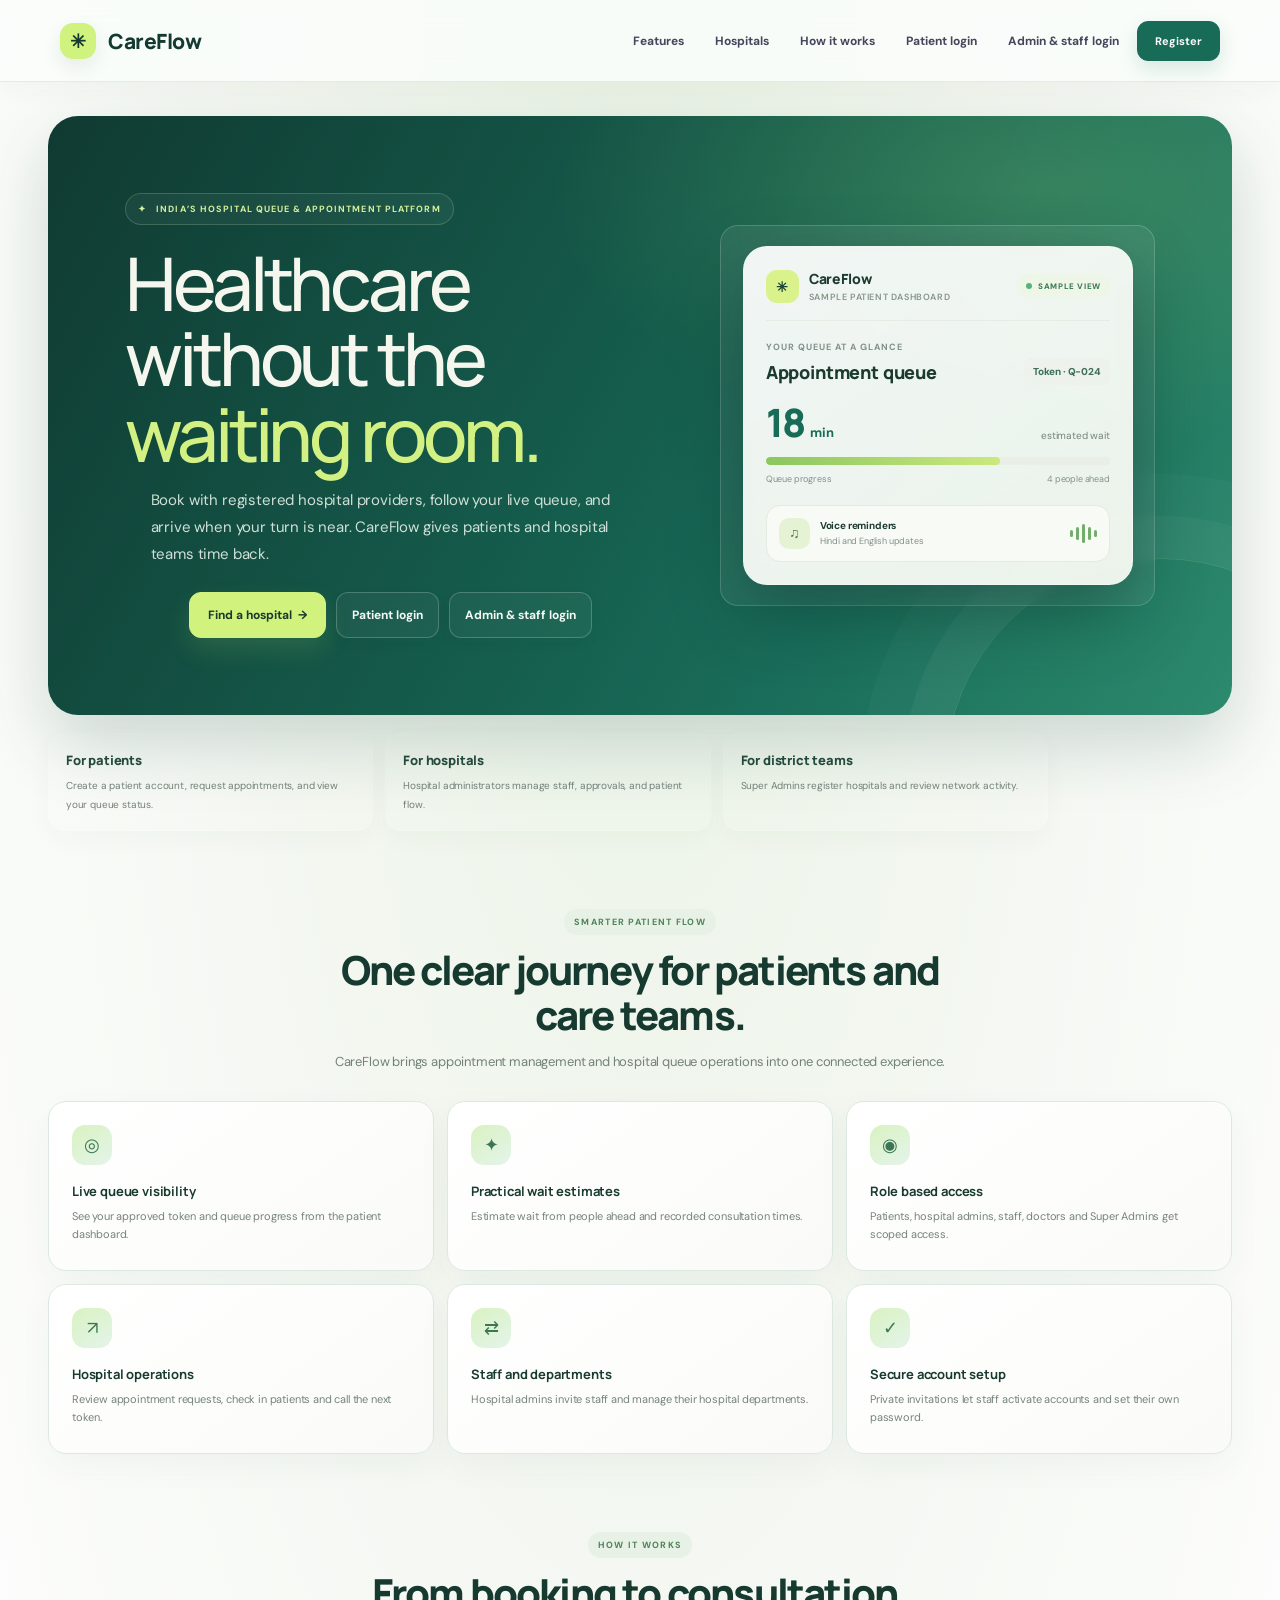
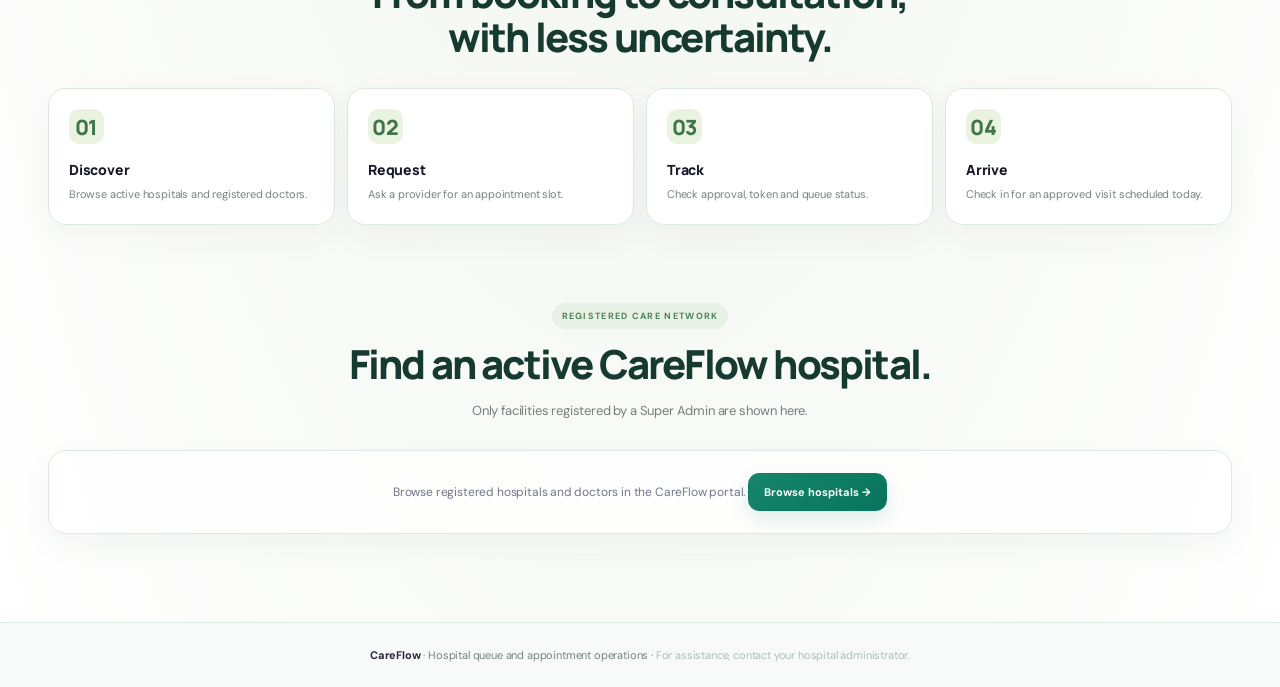
==== careflow/index.html @ ad484c61 "Host CareFlow static homepage with backend readiness handoff" ====
<!doctype html>
<html lang="en">
<head>
<meta charset="utf-8"><meta name="viewport" content="width=device-width,initial-scale=1"><meta name="theme-color" content="#f4f7f6">
<title>CareFlow — Hospital Queue & Appointment Operations</title>
<style>
@import url('https://fonts.googleapis.com/css2?family=DM+Sans:wght@400;500;600;700&family=Manrope:wght@400;500;600;700;800&display=swap');
:root{--ink:#1c302c;--muted:#74827e;--line:#e4ebe8;--bg:#f4f7f6;--green:#197b67;--green2:#e8f4ef;--nav:#163d36;--white:#fff;--amber:#a86d16;--red:#b9564c;--shadow:0 10px 30px #15382d0a}*{box-sizing:border-box}body{margin:0;background:var(--bg);color:var(--ink);font:14px 'DM Sans',sans-serif}button,input,select{font:inherit}button{cursor:pointer}.app{min-height:100vh;display:grid;grid-template-columns:238px 1fr}aside{background:var(--nav);color:white;padding:22px 14px;display:flex;flex-direction:column;min-height:100vh}.brand{display:flex;align-items:center;gap:10px;padding:0 8px 26px;font:800 17px Manrope;letter-spacing:-.5px}.brand-icon{width:36px;height:36px;border-radius:12px;display:grid;place-items:center;background:#bce5d6;color:#145949;font-size:19px}.brand small{display:block;font:600 9px 'DM Sans';color:#a3beb5;letter-spacing:1px;margin-top:4px}.nav-label{font-size:9px;color:#8eaea3;font-weight:700;letter-spacing:1.2px;padding:9px 11px}.nav{display:grid;gap:4px}.nav button{border:0;border-radius:9px;padding:10px 11px;background:transparent;color:#c3d4ce;text-align:left;display:flex;align-items:center;gap:11px;font-size:12px}.nav button:hover,.nav button.active{background:#ffffff1b;color:white}.nav button .ico{width:18px;text-align:center;font-size:15px}.side-spacer{flex:1}.side-card{background:#ffffff12;border:1px solid #ffffff17;border-radius:11px;padding:13px;margin:13px 5px}.side-card small{font-size:10px;color:#a9c8bc}.side-card b{display:block;margin:6px 0;font:700 13px Manrope}.side-card span{color:#a8d7c6;font-size:10px}.profile{border-top:1px solid #ffffff22;padding:14px 7px 0;display:flex;align-items:center;gap:9px}.avatar{width:32px;height:32px;border-radius:50%;display:grid;place-items:center;background:#e5f0eb;color:#275f51;font-weight:700;font-size:10px;flex-shrink:0}.profile b{font-size:11px}.profile small{display:block;font-size:10px;color:#aec4bc;margin-top:3px}.role-pill{font-size:8px!important;color:#d5efe5!important;border:1px solid #ffffff2b;border-radius:20px;padding:3px 7px;margin-top:5px!important;width:max-content}main{padding:25px clamp(16px,3vw,42px) 40px;min-width:0}.topbar{display:flex;align-items:center;justify-content:space-between;margin-bottom:24px;gap:10px}.crumb{font-size:11px;color:var(--muted)}.crumb b{color:var(--ink)}.top-right{display:flex;align-items:center;gap:8px}.demo-tag{background:#fff3d9;color:#9a671a;border-radius:20px;padding:6px 9px;font-size:9px;font-weight:700;letter-spacing:.4px}.role-select,.date{border:1px solid var(--line);border-radius:8px;padding:8px 10px;background:white;color:#435650;font-size:11px}.role-select{font-weight:700}.page-head{display:flex;align-items:flex-end;justify-content:space-between;gap:12px;margin-bottom:20px}.eyebrow{font-size:9px;letter-spacing:1.3px;color:var(--green);font-weight:700}.page-head h1{font:800 clamp(22px,2.8vw,28px) Manrope;letter-spacing:-.9px;margin:7px 0 5px}.sub{font-size:12px;color:var(--muted)}.primary,.secondary,.danger{border-radius:8px;padding:10px 13px;font-size:11px;font-weight:700}.primary{background:var(--green);border:1px solid var(--green);color:white;box-shadow:0 4px 12px #197b671c}.primary:hover{background:#116a58}.secondary{background:white;border:1px solid var(--line);color:#476059}.danger{background:#fff1ef;border:1px solid #f1d9d4;color:var(--red)}.grid4{display:grid;grid-template-columns:repeat(4,minmax(0,1fr));gap:12px;margin-bottom:15px}.card,.panel{border:1px solid var(--line);background:white;border-radius:12px;box-shadow:var(--shadow)}.card{padding:15px}.card-top{display:flex;justify-content:space-between;align-items:center;color:var(--muted);font-size:10px}.card-icon{width:28px;height:28px;border-radius:8px;background:#eef5f2;display:grid;place-items:center;color:var(--green);font-size:14px}.card strong{font:800 24px Manrope;display:block;margin:7px 0 3px;letter-spacing:-.7px}.card-note{font-size:10px;color:var(--muted)}.card-note em{font-style:normal;color:var(--green);font-weight:700}.cols{display:grid;grid-template-columns:minmax(0,1.5fr) minmax(240px,.9fr);gap:14px;margin-bottom:15px}.panel{padding:16px}.panel-head{display:flex;justify-content:space-between;align-items:center;gap:10px;margin-bottom:14px}.panel-head h2{font:700 14px Manrope;margin:0}.panel-head p{font-size:10px;color:var(--muted);margin:4px 0 0}.mini-link{border:0;background:none;color:var(--green);font-size:10px;font-weight:700}.list{display:grid;gap:11px}.bar-row{display:grid;grid-template-columns:90px 1fr 25px;align-items:center;gap:8px;font-size:10px}.bar-row span{color:#5b6e67}.bar{height:7px;border-radius:8px;background:#edf2f0;overflow:hidden}.bar i{display:block;height:100%;border-radius:8px;background:#49a18a}.bar-row b{text-align:right}.highlight{border-radius:12px;padding:16px 18px;background:linear-gradient(115deg,#163e37,#267363);color:white;display:flex;justify-content:space-between;align-items:center;gap:14px;margin-bottom:15px}.highlight h3{font:700 13px Manrope;margin:0}.highlight p{font-size:10px;color:#c2ddd4;margin:5px 0 0}.light-status{display:flex;align-items:center;gap:9px;border-left:1px solid #ffffff33;padding-left:16px;min-width:168px}.orb{width:9px;height:9px;border-radius:50%;background:#8fe1b2;box-shadow:0 0 0 4px #8fe1b226}.light-status b{font-size:11px}.light-status small{display:block;color:#c1d9d1;font-size:9px;margin-top:3px}.panel.table-panel{padding:0;overflow:hidden}.table-head{padding:15px 16px;display:flex;justify-content:space-between;align-items:center;gap:10px}.table-head h2{font:700 14px Manrope;margin:0}.table-head p{font-size:10px;color:var(--muted);margin:4px 0 0}.filters{display:flex;gap:7px}.search,.filter{padding:8px 9px;border:1px solid var(--line);border-radius:7px;background:white;font-size:10px;color:#455c55;outline:0}.search{width:160px}.filter:focus,.search:focus,input:focus,select:focus{border-color:#62a995;box-shadow:0 0 0 3px #197b6711;outline:none}.table-wrap{overflow:auto}table{width:100%;border-collapse:collapse;white-space:nowrap}th{text-align:left;color:#87938f;background:#fafcfb;padding:10px 13px;font-size:9px;letter-spacing:.4px;border-top:1px solid #edf1ef;border-bottom:1px solid #edf1ef}td{padding:10px 13px;font-size:10px;color:#52645e;border-bottom:1px solid #f0f3f2}tbody tr:last-child td{border-bottom:0}.person{display:flex;align-items:center;gap:8px}.person .avatar{width:27px;height:27px}.person b{display:block;color:#293f38;font-size:10px}.person small{display:block;color:#8d9995;font-size:9px;margin-top:2px}.token{font-weight:700;color:var(--green)}.badge{display:inline-flex;align-items:center;gap:4px;padding:4px 7px;border-radius:20px;font-size:9px;font-weight:700}.badge:before{content:'';width:5px;height:5px;border-radius:50%;background:currentColor}.b-wait{background:#fff4df;color:#a46a17}.b-serving,.b-approved,.b-complete{background:#e8f5f0;color:#18705d}.b-pending{background:#fff4df;color:#a46a17}.b-rejected,.b-cancelled{background:#fff0ee;color:#b75348}.b-requested{background:#edf5e9;color:#477a53}.action{border:0;background:none;color:var(--green);font-size:10px;font-weight:700;padding:4px}.action.red{color:var(--red)}.footnote{padding:10px 15px;border-top:1px solid #eff2f1;color:#899691;font-size:9px}.view{display:none}.view.active{display:block}.dept-grid,.facility-grid{display:grid;grid-template-columns:repeat(3,1fr);gap:12px}.dept-card,.facility-card{padding:15px;border-radius:11px;border:1px solid var(--line);background:#fff}.dept-card h3,.facility-card h3{font:700 13px Manrope;margin:0 0 5px}.dept-card p,.facility-card p{font-size:10px;color:var(--muted);margin:0 0 12px}.dept-card .capacity{margin:9px 0 12px}.facility-card .facility-meta{display:flex;justify-content:space-between;border-top:1px solid var(--line);padding-top:10px;font-size:10px;color:#5b6d66}.patient-hero{border-radius:13px;padding:20px;background:linear-gradient(120deg,#17493e,#237762);color:white;display:flex;justify-content:space-between;gap:18px;align-items:center;margin-bottom:14px}.patient-hero h2{font:800 18px Manrope;margin:6px 0}.patient-hero p{font-size:11px;color:#cce1da;margin:0}.patient-hero .token-big{font:800 27px Manrope;text-align:right}.patient-hero small{display:block;color:#bdd7ce;font:500 9px 'DM Sans';text-align:right;margin-bottom:4px}.steps{display:grid;grid-template-columns:repeat(4,1fr);gap:8px;margin-top:15px}.step{border-top:2px solid #ffffff50;padding-top:7px;font-size:9px;color:#c8ddd5}.step.now{border-color:#a7ebc7;color:white}.appointment-cards{display:grid;gap:10px}.appt-card{border:1px solid var(--line);border-radius:10px;padding:13px;display:flex;justify-content:space-between;align-items:center;gap:12px}.appt-card h3{font:700 12px Manrope;margin:0 0 4px}.appt-card p{margin:0;color:var(--muted);font-size:10px}.appt-side{text-align:right}.appt-side small{display:block;color:var(--muted);font-size:9px;margin-bottom:6px}.staff-list{display:grid;gap:9px}.staff-row{display:flex;align-items:center;justify-content:space-between;padding:10px;border:1px solid var(--line);border-radius:9px}.staff-who{display:flex;align-items:center;gap:9px}.staff-who b{font-size:10px;display:block}.staff-who small{display:block;color:var(--muted);font-size:9px;margin-top:3px}.read-only{color:#477a53;font-size:9px;font-weight:700}.notice{padding:12px;border-radius:9px;background:#edf5f1;color:#49625a;font-size:10px;margin:8px 0 14px}.empty{padding:30px;text-align:center;color:var(--muted);font-size:11px}.modal-backdrop{position:fixed;inset:0;background:#10262078;display:none;place-items:center;padding:15px;z-index:5}.modal-backdrop.open{display:grid}.modal{width:min(100%,500px);max-height:92vh;overflow:auto;background:white;border-radius:15px;padding:21px;box-shadow:0 22px 70px #071a1570}.modal-head{display:flex;justify-content:space-between;gap:10px;margin-bottom:16px}.modal-head h2{font:800 18px Manrope;margin:0}.modal-head p{font-size:10px;color:var(--muted);margin:5px 0}.close{border:0;background:#eff4f1;border-radius:8px;width:30px;height:30px;color:#53645d;font-size:18px}.form-grid{display:grid;grid-template-columns:1fr 1fr;gap:12px}.field{display:grid;gap:5px}.field.full{grid-column:1/-1}.field label{font-size:10px;font-weight:700;color:#50645c}.field input,.field select,.field textarea{width:100%;border:1px solid var(--line);border-radius:8px;padding:10px;font-size:11px;background:white}.field textarea{resize:vertical;min-height:70px}.modal-actions{display:flex;justify-content:flex-end;gap:8px;margin-top:16px}.toast{position:fixed;bottom:20px;right:20px;background:#173f37;color:white;padding:11px 15px;border-radius:9px;font-size:11px;opacity:0;transform:translateY(8px);transition:.2s;z-index:8;pointer-events:none}.toast.show{opacity:1;transform:none}
@media(max-width:1000px){.app{grid-template-columns:205px 1fr}.grid4{grid-template-columns:repeat(2,1fr)}.dept-grid,.facility-grid{grid-template-columns:repeat(2,1fr)}}@media(max-width:700px){.app{display:block}aside{min-height:auto;position:sticky;top:0;z-index:3;padding:10px}.brand{padding:0 4px 9px}.nav-label,.side-spacer,.side-card,.profile{display:none}.nav{display:flex;overflow:auto}.nav button{padding:8px 10px;white-space:nowrap}main{padding:16px 12px 30px}.topbar{margin-bottom:18px}.date{display:none}.page-head{align-items:flex-start;flex-direction:column}.grid4{gap:8px}.card{padding:11px}.card strong{font-size:21px}.cols{grid-template-columns:1fr}.highlight{align-items:flex-start;flex-direction:column}.light-status{border:0;border-top:1px solid #ffffff33;padding:10px 0 0;width:100%}.table-head{align-items:flex-start;flex-direction:column}.filters{width:100%}.search{flex:1;width:60px}.filter{max-width:140px}.dept-grid,.facility-grid{grid-template-columns:1fr}.patient-hero{align-items:flex-start;flex-direction:column}.patient-hero .token-big{text-align:left}.patient-hero small{text-align:left}.steps{grid-template-columns:repeat(2,1fr)}.form-grid{grid-template-columns:1fr}.field.full{grid-column:auto}.appt-card{align-items:flex-start;flex-direction:column}.appt-side{text-align:left}}
.public-screen{min-height:100vh}.public-header{height:76px;max-width:1160px;margin:auto;padding:0 24px;display:flex;align-items:center;justify-content:space-between}.public-brand{display:flex;align-items:center;gap:10px;font:800 19px Manrope;color:#183a33;letter-spacing:-.5px}.public-brand .brand-icon{font-size:19px}.public-actions{display:flex;gap:9px;align-items:center}.public-link{border:0;background:none;color:#415650;font-weight:700;font-size:12px;padding:10px 13px}.public-wrap{max-width:1160px;margin:auto;padding:40px 24px 65px}.public-hero{min-height:400px;border-radius:25px;background:linear-gradient(120deg,#153d36 0%,#1c6d5c 72%,#49a284 130%);padding:clamp(30px,6vw,70px);color:#fff;display:grid;grid-template-columns:1.25fr .75fr;align-items:center;gap:30px;overflow:hidden;position:relative}.public-hero:after{content:'';position:absolute;width:360px;height:360px;border:1px solid #ffffff23;border-radius:50%;right:-70px;bottom:-205px;box-shadow:0 0 0 42px #ffffff0b,0 0 0 84px #ffffff08}.public-hero h1{font:800 clamp(36px,5.5vw,60px)/1.05 Manrope;letter-spacing:-2.4px;margin:13px 0}.public-hero p{max-width:510px;color:#d1e4dc;font-size:14px;line-height:1.7}.public-hero .eyebrow{color:#b8e4d3}.hero-buttons{display:flex;gap:10px;margin-top:25px;flex-wrap:wrap}.hero-buttons .primary{background:#d4f0e3;border-color:#d4f0e3;color:#174e41;padding:13px 18px}.hero-login{padding:13px 18px;border:1px solid #ffffff70;color:white;background:#ffffff12;border-radius:9px;font-weight:700;font-size:11px}.hero-side{position:relative;z-index:1;background:#ffffff12;border:1px solid #ffffff2e;border-radius:18px;padding:20px;backdrop-filter:blur(4px)}.hero-side h3{font:700 13px Manrope;margin:0 0 14px}.journey-step{display:flex;gap:10px;align-items:center;padding:11px 0;border-top:1px solid #ffffff20;color:#e4f1ec;font-size:11px}.journey-step b{width:25px;height:25px;display:grid;place-items:center;border-radius:8px;background:#ffffff1c}.public-foot{display:grid;grid-template-columns:repeat(3,1fr);gap:14px;margin-top:17px}.public-feature{padding:18px;border:1px solid var(--line);border-radius:13px;background:white}.public-feature b{font:700 12px Manrope;display:block;margin-bottom:6px}.public-feature span{font-size:10px;color:var(--muted);line-height:1.55}.public-auth{max-width:490px;margin:45px auto;padding:26px;border:1px solid var(--line);border-radius:16px;background:white;box-shadow:var(--shadow)}.public-auth h1{font:800 26px Manrope;margin:7px 0}.public-auth>p{font-size:11px;color:var(--muted);line-height:1.6;margin:0 0 18px}.auth-form{display:grid;gap:12px}.public-auth .field input,.public-auth .field select{padding:12px;font-size:12px}.auth-message{font-size:10px;color:var(--muted);background:#f2f6f4;padding:10px;border-radius:8px;line-height:1.5}.auth-back{border:0;background:transparent;color:var(--green);font-weight:700;padding:8px 0;font-size:10px}.demo-access{border-top:1px solid var(--line);padding-top:14px;margin-top:16px}.demo-access small{display:block;color:var(--muted);font-size:9px;margin-bottom:9px}.demo-buttons{display:flex;gap:7px;flex-wrap:wrap}.demo-buttons button{border:1px solid var(--line);background:white;border-radius:7px;padding:8px;font-size:9px;color:#496057}
@media(max-width:700px){.public-header{height:64px;padding:0 14px}.public-wrap{padding:20px 13px 40px}.public-hero{grid-template-columns:1fr;padding:28px 22px;border-radius:18px;gap:16px}.public-hero h1{letter-spacing:-1.5px}.hero-side{padding:15px}.public-foot{grid-template-columns:1fr}.public-auth{margin:25px 13px;padding:20px}}
.public-screen{background:radial-gradient(ellipse at 50% 250px,#eaf3e5 0%,#f5f8f3 50%,#fff 100%);color:#17192a}.public-header{max-width:1280px;height:82px;gap:14px}.public-brand{color:#191a2d;font-size:21px}.public-brand .brand-icon{background:#176b57;color:#fff;border-radius:13px;box-shadow:0 8px 20px #176b5735}.public-actions{gap:6px}.public-link{color:#45465b}.public-link:hover{color:#145640}.public-actions .primary,.hero-buttons .primary{background:#176b57;border-color:#176b57;color:#fff;box-shadow:0 8px 20px #176b5732}.public-actions .primary:hover,.hero-buttons .primary:hover{background:#105541}.public-wrap{max-width:1280px;padding:54px 24px 76px}.public-hero{min-height:420px;border-radius:0;background:transparent;color:#191a2d;padding:32px clamp(18px,6vw,76px);display:flex;flex-direction:column;justify-content:center;text-align:center;overflow:visible}.public-hero:after{width:440px;height:440px;border-color:#176b5718;right:calc(50% - 220px);bottom:-265px;box-shadow:0 0 0 48px #176b5708,0 0 0 96px #176b5705;pointer-events:none}.public-hero>div:first-child{position:relative;z-index:1}.public-hero .eyebrow{display:inline-flex;align-self:center;color:#176b57;background:#edf5e9;border:1px solid #d4e5d0;border-radius:24px;padding:8px 13px;font-size:10px;letter-spacing:.6px}.public-hero h1{font:500 clamp(43px,7vw,76px)/1.03 Manrope;letter-spacing:-4.5px;margin:25px auto 16px;max-width:820px}.public-hero h1 br{display:block}.public-hero h1 em{font-style:normal;color:#176b57}.public-hero p{max-width:650px;color:#707387;font-size:16px;line-height:1.75;margin:0 auto}.hero-buttons{justify-content:center;margin-top:28px}.hero-buttons .primary,.hero-login{padding:14px 21px;border-radius:11px;font-size:12px}.hero-login{background:#fff;border:1px solid #dce6dc;color:#183a30;box-shadow:0 4px 14px #183b2b0a}.hero-login:hover{border-color:#a9c8aa;color:#176b57}.hero-side{display:none}.public-foot{max-width:1000px;margin:46px auto 0;grid-template-columns:repeat(3,1fr);gap:12px}.public-feature{padding:19px;border-color:#e3eae2;border-radius:14px;box-shadow:0 8px 26px #183b2b08}.public-feature b{color:#282940;font-size:13px}.public-feature span{font-size:11px}.public-auth{border:1px solid #e9e8f2;border-radius:18px;box-shadow:0 24px 80px #25234f12}.public-auth .primary{background:#176b57;border-color:#176b57}.auth-back{color:#145640}.landing-section{padding:66px 0 0}.landing-heading{text-align:center;max-width:670px;margin:0 auto 26px}.landing-heading .eyebrow{display:inline-block}.landing-heading h2{font:700 clamp(25px,4vw,38px)/1.15 Manrope;letter-spacing:-1.2px;margin:10px 0;color:#1d1e31}.landing-heading p{color:#737589;line-height:1.7;font-size:13px}.feature-grid{display:grid;grid-template-columns:repeat(3,1fr);gap:14px}.feature-card{padding:20px;border:1px solid #e3eae2;background:#fff;border-radius:15px;min-height:152px;box-shadow:0 9px 28px #183b2b07}.feature-icon{width:36px;height:36px;border-radius:11px;background:#eaf3e5;color:#176b57;display:grid;place-items:center;font-size:18px;margin-bottom:15px}.feature-card h3{font:700 13px Manrope;margin:0 0 7px;color:#183a30}.feature-card p{font-size:11px;color:#74778b;line-height:1.65;margin:0}.how-grid{display:grid;grid-template-columns:repeat(4,1fr);gap:12px}.how-card{padding:19px;border-top:2px solid #d4e5d0;background:#fff;border-radius:0 0 12px 12px}.how-card b{color:#176b57;font:800 21px Manrope}.how-card h3{font:700 13px Manrope;margin:12px 0 6px}.how-card p{font-size:11px;color:#74778b;line-height:1.6;margin:0}.hospital-strip{background:#fff;border:1px solid #e3eae2;border-radius:15px;padding:18px;color:#727589;font-size:12px;text-align:center}.public-footer{border-top:1px solid #ebebf2;background:#fff;padding:24px;text-align:center;color:#76788a;font-size:11px}.public-footer b{color:#27283a}
@media(max-width:700px){.public-header{height:auto;min-height:66px;flex-wrap:wrap;padding:10px 13px}.public-brand{font-size:18px}.public-actions{gap:0;flex-wrap:wrap;justify-content:flex-end}.public-actions .public-link{padding:8px;font-size:10px}.public-actions .primary{font-size:10px;padding:9px}.public-wrap{padding:20px 14px 50px}.public-hero{min-height:410px;padding:28px 6px}.public-hero h1{font-size:clamp(42px,12vw,58px);letter-spacing:-2.8px;margin-top:20px}.public-hero p{font-size:13px}.hero-buttons{gap:8px}.hero-buttons .primary,.hero-login{padding:12px 13px}.public-foot{grid-template-columns:1fr;margin-top:24px}.landing-section{padding-top:48px}.feature-grid{grid-template-columns:1fr}.how-grid{grid-template-columns:repeat(2,1fr)}}
.voice-panel{position:relative;overflow:hidden;border:1px solid #dce9e3;background:radial-gradient(circle at 92% 5%,#e3f5ec 0,transparent 30%),linear-gradient(135deg,#fbfdfc,#eef7f2);border-radius:16px;padding:18px 20px;margin:0 0 15px;box-shadow:0 8px 24px #15382d08}.voice-panel:after{content:"";position:absolute;width:180px;height:180px;border:1px solid #197b6710;border-radius:50%;right:-78px;bottom:-128px;box-shadow:0 0 0 18px #197b6705,0 0 0 38px #197b6704;pointer-events:none}.voice-head{display:flex;justify-content:space-between;align-items:center;gap:10px;margin-bottom:15px}.voice-brand{display:flex;align-items:center;gap:9px}.voice-icon{width:37px;height:37px;flex:none;border-radius:12px;background:#dff1e8;color:#197b67;display:grid;place-items:center;font-size:18px}.voice-copy b{display:block;font:700 13px Manrope;color:#23463b}.voice-copy small{display:block;color:#71827b;font-size:9px;line-height:1.45;margin-top:2px}.voice-live{display:inline-flex;align-items:center;gap:6px;padding:6px 9px;border:1px solid #d6e9df;border-radius:20px;background:#f6fbf8;color:#35725b;font-size:9px;font-weight:700;white-space:nowrap}.voice-live i{width:6px;height:6px;border-radius:50%;background:#36a273;box-shadow:0 0 0 3px #36a2731c}.voice-main{display:flex;align-items:center;justify-content:space-between;gap:18px;padding:14px 15px;border:1px solid #e5eee9;background:#ffffffb8;border-radius:13px}.voice-greeting{min-width:0}.voice-greeting small{display:block;color:#788a81;font-size:9px;letter-spacing:.6px;text-transform:uppercase}.voice-greeting b{display:block;margin-top:4px;color:#1f4337;font:700 14px Manrope}.voice-greeting p{margin:5px 0 0;color:#6c7d75;font-size:10px;line-height:1.55}.voice-eta{text-align:right;white-space:nowrap}.voice-eta strong{display:block;color:#197b67;font:800 26px Manrope;letter-spacing:-1px}.voice-eta small{display:block;color:#76867f;font-size:9px}.voice-controls{position:relative;z-index:1;display:flex;align-items:center;justify-content:space-between;gap:10px;flex-wrap:wrap;margin-top:13px}.voice-controls-left,.voice-controls-right{display:flex;align-items:center;gap:8px;flex-wrap:wrap}.voice-controls .secondary,.voice-controls .primary{white-space:nowrap}.voice-threshold{border:1px solid #d6e3dc;border-radius:9px;background:white;color:#435c51;padding:10px 11px;font-size:10px}.voice-optin{display:flex;align-items:center;gap:7px;font-size:10px;color:#405b50;white-space:nowrap}.voice-optin input{accent-color:#197b67}.voice-note{font-size:9px;color:#74827e;margin:11px 0 0}.voice-status{display:inline-flex;align-items:center;gap:5px;color:#55816d;font-size:9px}.voice-status span{font-size:14px}@media(max-width:760px){.voice-panel{padding:15px}.voice-main{align-items:flex-start}.voice-eta strong{font-size:23px}.voice-controls{align-items:flex-start}.voice-controls-left,.voice-controls-right{width:100%}.voice-controls-right .primary{flex:1}.voice-live{font-size:8px}}@media(max-width:420px){.voice-main{flex-direction:column}.voice-eta{text-align:left;display:flex;align-items:baseline;gap:6px}.voice-eta strong{font-size:22px}}
</style>
<style>
.voice-optins{display:flex;align-items:center;gap:14px;flex-wrap:wrap;margin-top:12px}.voice-setting-grid{display:grid;grid-template-columns:repeat(auto-fit,minmax(145px,1fr));gap:9px;margin-top:10px}.voice-setting-grid label{display:grid;gap:5px;color:#405b50;font-size:10px;font-weight:600}.voice-setting-grid select{width:100%;border:1px solid #d6e3dc;border-radius:9px;background:white;color:#435c51;padding:9px 10px;font-size:10px}.voice-actions{display:flex;align-items:center;gap:8px;flex-wrap:wrap;margin-top:11px}.voice-actions button{white-space:nowrap}.ai-voice-consent{display:grid;gap:5px;margin-top:10px;padding:10px 12px;border:1px solid #d6e3dc;border-radius:10px;background:#fff}.ai-voice-consent p{margin:0 0 0 23px;color:#71827b;font-size:10px;line-height:1.5}.ai-voice-consent .voice-optin{display:flex;align-items:center;gap:8px;color:#23463b;font-size:11px;font-weight:700}.voice-controls .voice-status{min-height:18px}.voice-optin input{width:15px;height:15px}
@media(max-width:760px){.voice-setting-grid{grid-template-columns:repeat(2,minmax(0,1fr))}.voice-actions button{flex:1 1 42%}}
</style>
<style>
:root{--bg:#f4f6f2;--ink:#18342d;--muted:#73847d;--line:#e3eae4;--green:#176b57;--green2:#e9f2eb;--nav:#123b31}
body{background:radial-gradient(ellipse at 15% 8%,#e7f0e6 0,transparent 34%),#f4f6f2;color:#18342d}
.public-header{width:min(100%,1320px);height:82px;padding:0 clamp(18px,4vw,48px)}.public-brand{font-size:21px;gap:12px}.public-brand .brand-icon{background:#d0f27f;color:#15392e;border-radius:13px;box-shadow:0 8px 20px #183b2d16}.public-actions{gap:5px}.public-link{border-radius:10px;transition:background .2s,color .2s}.public-link:hover{background:#e7eee7;color:#153e32}.public-actions .primary{background:#173f33;border-color:#173f33;border-radius:11px;padding:12px 17px;box-shadow:0 8px 18px #173f3320}.public-actions .primary:hover{background:#245947}
.public-wrap{max-width:1320px;padding:12px clamp(18px,4vw,48px) 88px}.public-hero{min-height:520px;grid-template-columns:minmax(0,1.08fr) minmax(320px,.92fr);gap:clamp(24px,5vw,68px);padding:clamp(34px,6vw,78px);border-radius:32px;background:radial-gradient(circle at 88% 22%,#d0f27f30 0,transparent 25%),linear-gradient(128deg,#102f29 0%,#164c3d 68%,#206a52 100%);box-shadow:0 28px 70px #123b3121}.public-hero:after{width:430px;height:430px;right:-145px;bottom:-275px;border-color:#d8f6ad25;box-shadow:0 0 0 42px #ffffff09,0 0 0 84px #ffffff06}.public-hero .eyebrow{display:inline-flex;align-items:center;gap:7px;padding:9px 12px;border:1px solid #d7f1bf30;border-radius:99px;background:#ffffff0b;color:#d4f19b;font-size:9px;letter-spacing:1.1px}.public-hero h1{font-size:clamp(43px,5.8vw,74px);line-height:1.02;letter-spacing:-3.7px;margin:20px 0 16px}.public-hero h1 em{color:#d3f082;font-style:normal}.public-hero p{max-width:525px;color:#d0e0d8;font-size:15px;line-height:1.75}.hero-buttons{gap:10px;margin-top:24px}.hero-buttons .primary{background:#d2f27e;border-color:#d2f27e;color:#183a2d;border-radius:12px;padding:14px 18px;box-shadow:none}.hero-buttons .primary:hover{background:#e0f99f}.hero-login{border:1px solid #ffffff35;border-radius:12px;background:#ffffff0a;color:#f4fbf5;padding:13px 15px;transition:background .2s}.hero-login:hover{background:#ffffff18}
.hero-side{position:relative;z-index:1;min-height:350px;display:grid;place-items:center}.queue-preview{width:min(100%,390px);padding:22px;border:1px solid #ffffff33;border-radius:24px;background:linear-gradient(145deg,#ffffffed,#f5f9f1f2);box-shadow:0 28px 65px #071e174f;transform:rotate(1.4deg);color:#1b3b30}.preview-top{display:flex;align-items:center;justify-content:space-between;gap:12px;border-bottom:1px solid #e5ece4;padding-bottom:17px}.preview-brand{display:flex;align-items:center;gap:10px;font:800 14px Manrope}.preview-mark{width:33px;height:33px;display:grid;place-items:center;border-radius:11px;background:#daf28c;color:#1c4635}.preview-brand small{display:block;margin-top:3px;color:#87958a;font:600 9px 'DM Sans';letter-spacing:.6px}.preview-label{display:inline-flex;align-items:center;gap:6px;border-radius:99px;background:#edf6e7;color:#3a7a54;padding:7px 9px;font-size:8px;font-weight:800;letter-spacing:.6px}.preview-label i{width:6px;height:6px;border-radius:50%;background:#55b47a}.preview-kicker{margin:20px 0 5px;color:#829189;font-size:9px;font-weight:700;letter-spacing:1px}.preview-patient{display:flex;align-items:center;justify-content:space-between;gap:12px}.preview-patient b{font:800 18px Manrope}.preview-patient span{border-radius:8px;background:#edf3ec;padding:7px 9px;color:#3e6e59;font-size:10px;font-weight:800}.preview-eta{display:flex;align-items:flex-end;justify-content:space-between;gap:8px;margin:19px 0 15px}.preview-eta strong{font:800 39px/.95 Manrope;letter-spacing:-2px;color:#176b57}.preview-eta strong small{font:700 13px 'DM Sans';letter-spacing:0}.preview-eta span{color:#74847b;font-size:10px}.preview-progress{height:8px;overflow:hidden;border-radius:99px;background:#e9eee7}.preview-progress i{display:block;width:68%;height:100%;border-radius:inherit;background:linear-gradient(90deg,#8bc65f,#cbe97d)}.preview-meta{display:flex;justify-content:space-between;gap:8px;margin-top:8px;color:#849189;font-size:9px}.preview-voice{display:flex;align-items:center;gap:10px;margin-top:20px;padding:12px;border:1px solid #e4ebdf;border-radius:14px;background:#f8faf6}.preview-voice-icon{width:31px;height:31px;display:grid;place-items:center;border-radius:10px;background:#e5f2d4;color:#477c4a}.preview-voice b{display:block;font-size:10px}.preview-voice small{display:block;margin-top:3px;color:#839087;font-size:9px}.preview-wave{margin-left:auto;display:flex;align-items:center;gap:3px;height:20px}.preview-wave i{width:3px;border-radius:5px;background:#72ad6b}.preview-wave i:nth-child(1),.preview-wave i:nth-child(5){height:7px}.preview-wave i:nth-child(2),.preview-wave i:nth-child(4){height:13px}.preview-wave i:nth-child(3){height:19px}
.public-foot{gap:12px;margin:18px 0 0}.public-feature{padding:19px 21px;border:1px solid #e3eae2;border-radius:17px;background:#ffffffa8}.public-feature b{font:800 13px Manrope;color:#254b3d}.public-feature span{margin-top:7px;color:#74827a;font-size:10px;line-height:1.6}.landing-section{padding-top:82px}.landing-heading{max-width:620px;margin:0 auto 28px;text-align:center}.landing-heading .eyebrow{display:inline-block;padding:7px 10px;border-radius:99px;background:#e8f1e6;color:#4e8258}.landing-heading h2{font:800 clamp(26px,3.5vw,40px)/1.12 Manrope;letter-spacing:-1.5px;color:#1a3a30;margin:13px 0 9px}.landing-heading p{color:#738179;line-height:1.7}.feature-grid{gap:13px}.feature-card{min-height:178px;padding:22px;border:1px solid #e3eae2;border-radius:19px;background:linear-gradient(145deg,#fff,#fafbf8);box-shadow:0 10px 30px #183a2d08;transition:transform .2s,box-shadow .2s}.feature-card:hover{transform:translateY(-4px);box-shadow:0 18px 38px #183a2d12}.feature-icon{width:40px;height:40px;border-radius:13px;background:#eaf3e5;color:#3c7655;display:grid;place-items:center;font-size:18px}.feature-card h3{margin-top:17px;font-size:13px}.feature-card p{line-height:1.65;color:#75837b}.how-grid{gap:12px}.how-card{padding:21px;border:1px solid #e3eae2;border-radius:18px;background:#fff}.how-card>b{width:35px;height:35px;display:grid;place-items:center;border-radius:11px;background:#e9f3df;color:#40744d}.how-card h3{margin:16px 0 7px;font:800 14px Manrope}.how-card p{color:#76847c;line-height:1.6}.hospital-strip{border:1px solid #e1e9e1;border-radius:18px;background:#fff;padding:22px}.public-footer{padding:25px 18px;background:#15382e;color:#deebe3}.public-footer span{color:#a9c0b2}.public-auth{width:min(100% - 32px,470px);margin:34px auto 72px;padding:clamp(22px,5vw,36px);border:1px solid #e2e9e2;border-radius:24px;background:#fff;box-shadow:0 24px 64px #17372b12}.public-auth h1{font:800 32px Manrope;letter-spacing:-1px;color:#183b30;margin:10px 0}.public-auth p{color:#74827a;line-height:1.65}.public-auth .auth-form{gap:14px}.public-auth input{min-height:45px;border-radius:11px}.public-auth .primary{min-height:46px;border-radius:12px}.auth-back{border:0;background:none;color:#62756b;font-weight:700}.demo-access{margin-top:17px;padding-top:15px;border-top:1px solid #e7ece6}
@media(max-width:800px){.public-header{height:auto;min-height:72px;gap:10px}.public-actions{justify-content:flex-end;flex-wrap:wrap}.public-actions .public-link:nth-child(-n+3){display:none}.public-wrap{padding-top:10px}.public-hero{grid-template-columns:1fr;min-height:0;padding:35px 26px;border-radius:25px}.public-hero h1{letter-spacing:-2.6px}.public-hero .hero-side{min-height:310px}.queue-preview{width:min(100%,430px);transform:none}.public-foot{grid-template-columns:1fr}.landing-section{padding-top:62px}}
@media(max-width:520px){.public-header{padding:12px 15px;align-items:flex-start;flex-direction:column}.public-actions{width:100%;justify-content:space-between}.public-actions .public-link:nth-child(-n+3){display:none}.public-actions .public-link{padding:8px 9px;font-size:10px}.public-actions .primary{padding:9px 12px}.public-wrap{padding-left:14px;padding-right:14px}.public-hero{padding:30px 20px}.public-hero h1{font-size:clamp(40px,12vw,56px);margin:17px 0 12px}.public-hero p{font-size:13px}.hero-buttons{display:grid;grid-template-columns:1fr 1fr}.hero-buttons .primary{grid-column:1/-1}.hero-login{font-size:10px;padding:11px 8px}.public-hero .hero-side{min-height:280px}.queue-preview{padding:18px}.public-feature{padding:16px}.landing-section{padding-top:52px}.feature-grid{grid-template-columns:1fr}.how-grid{grid-template-columns:1fr 1fr}}
.public-hero{display:grid;grid-template-columns:minmax(0,1.1fr) minmax(320px,.9fr);align-items:center;justify-content:initial;text-align:left;overflow:hidden}.public-hero h1{color:#f5f7ef}.public-hero>div:first-child{min-width:0;text-align:left}.public-hero .hero-side{min-width:0}.queue-preview{max-width:100%}
@media(min-width:801px){.public-hero>div:first-child{grid-column:1;grid-row:1}.public-hero>.hero-side{grid-column:2;grid-row:1}}
@media(max-width:800px){.hero-buttons{display:flex;flex-wrap:wrap}.hero-buttons>button{flex:1 1 155px}.hero-buttons>.primary{flex:1 1 100%}.public-hero{overflow:hidden}.public-hero>div:first-child{grid-column:1;grid-row:1}.public-hero>.hero-side{grid-column:1;grid-row:2}}
@media(max-width:520px){.hero-buttons{display:grid}.hero-buttons>.primary{flex:auto}}
</style>
<style>
/* Shared, higher-contrast workspace styling for every authenticated role. */
.app{grid-template-columns:258px minmax(0,1fr);background:#f4f6f2;min-height:100vh}
.app aside{position:sticky;top:0;height:100vh;min-height:100vh;padding:25px 15px 18px;background:linear-gradient(165deg,#153e32 0%,#102f28 65%,#0b2923 100%);box-shadow:10px 0 30px #112e260c}
.app .brand{padding:0 8px 29px;font-size:18px}.app .brand-icon{background:#d2f27e;color:#183a2d;border-radius:13px;box-shadow:0 6px 15px #0002}.app .brand small{color:#acc6b7;letter-spacing:1.25px}
.app .nav-label{padding:10px 12px;color:#94b2a2;font-size:9px;letter-spacing:1.5px}.app .nav{gap:5px}.app .nav button{min-height:42px;border:1px solid transparent;border-radius:12px;padding:10px 12px;color:#d2dfd7;transition:background .18s,border-color .18s,color .18s,transform .18s}.app .nav button:hover{background:#ffffff13;color:#fff;transform:translateX(2px)}.app .nav button.active{border-color:#d8ef9c25;background:#d2f27e;color:#173c30;box-shadow:0 8px 20px #061e1724}.app .nav button.active .ico{color:#27573e}.app .nav button .ico{font-size:16px}
.app .side-card{margin:12px 2px;background:#ffffff0d;border:1px solid #ffffff20;border-radius:15px;padding:15px}.app .side-card small{color:#b1cbbd;letter-spacing:.65px}.app .side-card b{font:800 14px Manrope;color:#f4f8f1}.app .side-card span{color:#d3ee9c;font-size:10px}.app .profile{border-color:#ffffff22;padding:15px 5px 0}.app .profile .avatar{background:#d2f27e;color:#1b4334}.app .role-pill{border-color:#d2f27e55;color:#e1f3b2!important}
.app main{padding:26px clamp(20px,3.2vw,48px) 48px;min-width:0;background:radial-gradient(ellipse at 85% -10%,#e9f1e5 0,transparent 28%),#f4f6f2}.app .topbar{position:sticky;top:0;z-index:2;margin:-5px 0 27px;padding:12px 0 15px;background:#f4f6f2eF;backdrop-filter:blur(12px);border-bottom:1px solid #dfe8df}.app .crumb{font-size:11px;letter-spacing:.2px}.app .crumb b{color:#174f3d}.app .top-right{gap:10px}.app .demo-tag{background:#e9f2dc;color:#4a743f;border:1px solid #d9e8c7;padding:7px 10px}.app .date{border-radius:10px;padding:9px 11px}.app .page-head{align-items:center;margin-bottom:22px}.app .page-head h1{font-size:clamp(25px,3vw,34px);letter-spacing:-1.2px;color:#183a30;margin:8px 0 6px}.app .page-head .sub{max-width:680px;font-size:12px;line-height:1.6;color:#74827a}.app .eyebrow{letter-spacing:1.25px}
.app .primary,.app .secondary,.app .danger{min-height:39px;border-radius:11px;padding:10px 15px;font-size:11px;transition:background .18s,border-color .18s,box-shadow .18s,transform .18s}.app .primary{background:#176b57;border-color:#176b57;box-shadow:0 7px 16px #176b571e}.app .primary:hover{background:#105541;transform:translateY(-1px);box-shadow:0 10px 20px #176b5726}.app .secondary{border-color:#dce6dc;background:#fff;color:#34594a}.app .secondary:hover{background:#f4f8ef;border-color:#c8dac8}.app .danger{border-radius:11px}
.app .grid4{gap:14px;margin-bottom:18px}.app .card,.app .panel{border:1px solid #e2e9e1;border-radius:17px;background:#fff;box-shadow:0 9px 28px #183b2b09}.app .card{padding:18px;transition:transform .2s,box-shadow .2s}.app .card:hover{transform:translateY(-2px);box-shadow:0 15px 34px #183b2b11}.app .card-top{color:#76867d;font-size:10px;font-weight:700;letter-spacing:.15px}.app .card-icon{width:34px;height:34px;border-radius:11px;background:#edf4e5;color:#43754c}.app .card strong{color:#183d31;font-size:28px;margin:12px 0 5px}.app .card-note{line-height:1.5}.app .cols{gap:16px;margin-bottom:18px}.app .panel{padding:19px}.app .panel-head{margin-bottom:17px}.app .panel-head h2,.app .table-head h2{font-size:15px;color:#203e33}.app .panel-head p,.app .table-head p{line-height:1.55;color:#829087}.app .highlight{border:1px solid #1f644f;border-radius:17px;padding:19px 21px;background:radial-gradient(circle at 87% 0,#c5e78622,transparent 33%),linear-gradient(115deg,#143d31,#1a6048);box-shadow:0 12px 27px #143d311c}.app .highlight h3{font-size:14px}.app .highlight p{font-size:11px;line-height:1.6}.app .light-status{border-color:#ffffff38}.app .table-panel{padding:0}.app .table-head{padding:18px 20px}.app .table-wrap{overflow:auto;max-width:100%}.app table{white-space:nowrap}.app th{padding:12px 15px;background:#f7f9f5;color:#75857b;font-size:9px;letter-spacing:.7px}.app td{padding:13px 15px;font-size:10px;border-color:#edf1eb}.app tbody tr:hover{background:#fafcf8}.app .person b{color:#253f34}.app .badge{padding:5px 9px}.app .footnote{padding:13px 18px;color:#87938a;background:#fbfcf9}
.app .patient-hero{border:1px solid #1f644f;border-radius:19px;padding:23px;background:radial-gradient(circle at 90% 0,#d2f27e22,transparent 30%),linear-gradient(125deg,#143d31,#1e694f);box-shadow:0 15px 32px #163d3119}.app .patient-hero h2{font-size:21px}.app .patient-hero p{font-size:11px;line-height:1.6}.app .patient-hero .token-big{font-size:34px}.app .steps .step{font-size:10px;line-height:1.5}.app .appt-card,.app .dept-card,.app .facility-card,.app .staff-row{border-color:#e2e9e1;border-radius:14px;background:#fff;box-shadow:0 7px 20px #183b2b06}.app .appt-card{padding:16px}.app .appt-card h3,.app .dept-card h3,.app .facility-card h3{font-size:13px;color:#203e33}.app .notice{border:1px solid #dce9dc;border-radius:12px;padding:14px 16px;line-height:1.55;background:#edf5e9}.app .empty{padding:38px 20px;border:1px dashed #dce6dc;border-radius:13px;background:#fbfcf9;line-height:1.6}
.app .search,.app .filter,.app .role-select,.app .date,.app select,.app input{border-color:#dce6dc;border-radius:10px}.app .search,.app .filter{min-height:37px}.app .modal-backdrop{background:#10291f99;backdrop-filter:blur(5px)}.app .modal{border:1px solid #e0e9df;border-radius:22px;padding:25px;box-shadow:0 30px 90px #0d251d50}.app .modal-head h2{font-size:21px;color:#1b3e31}.app .modal-head p{font-size:11px;line-height:1.6}.app .close{border-radius:10px;background:#eff4eb}.app .field{gap:7px}.app .field label{font-size:10px;color:#445e50}.app .field input,.app .field select,.app .field textarea{min-height:42px;border-color:#dce6dc;border-radius:10px;padding:11px 12px}.app .field textarea{min-height:82px}.app .modal-actions{gap:10px}.app .toast{border:1px solid #ffffff20;border-radius:13px;padding:13px 17px;box-shadow:0 12px 35px #071d1550}
@media(max-width:1000px){.app{grid-template-columns:220px minmax(0,1fr)}.app main{padding:22px 20px 38px}.app .grid4{gap:11px}.app .card{padding:15px}}
@media(max-width:760px){.app{display:block}.app aside{height:auto;min-height:0;position:sticky;top:0;z-index:4;padding:12px 14px 10px;box-shadow:0 7px 20px #153e321c}.app .brand{padding:0 4px 10px;font-size:16px}.app .brand-icon{width:31px;height:31px}.app .nav-label,.app .side-spacer,.app .side-card,.app .profile{display:none}.app .nav{display:flex;overflow:auto;gap:5px;padding-bottom:2px;scrollbar-width:thin}.app .nav button{min-height:36px;padding:8px 11px;white-space:nowrap;font-size:10px}.app .nav button:hover{transform:none}.app main{padding:17px 13px 30px}.app .topbar{position:static;margin:0 0 19px;padding:5px 0 12px}.app .top-right{gap:6px}.app .page-head{align-items:flex-start;flex-direction:column;margin-bottom:17px}.app .page-head>.primary,.app .page-head>.secondary{width:100%}.app .grid4{gap:9px}.app .card{padding:13px;border-radius:14px}.app .card strong{font-size:23px}.app .cols{grid-template-columns:1fr}.app .panel{padding:15px}.app .table-panel{padding:0}.app .table-head{align-items:flex-start;flex-direction:column;padding:15px}.app .filters{width:100%}.app .search{flex:1;width:60px}.app .patient-hero{padding:18px;border-radius:16px}.app .patient-hero .token-big{text-align:left}.app .patient-hero small{text-align:left}.app .dept-grid,.app .facility-grid{grid-template-columns:1fr}.app .modal{padding:20px}.app .form-grid{grid-template-columns:1fr}.app .field.full{grid-column:auto}}
@media(max-width:460px){.app .grid4{grid-template-columns:1fr 1fr}.app main{padding-left:10px;padding-right:10px}.app .topbar{align-items:flex-start}.app .crumb{padding-top:7px}.app .demo-tag{font-size:8px;padding:6px 8px}.app .date{display:none}.app .top-right{flex-wrap:wrap;justify-content:flex-end}.app .primary,.app .secondary,.app .danger{padding:9px 11px}.app .steps{grid-template-columns:1fr 1fr}.app .appt-card{align-items:flex-start;flex-direction:column}.app .appt-side{text-align:left}.app .modal-actions{flex-direction:column-reverse}.app .modal-actions button{width:100%}}
@media(prefers-reduced-motion:reduce){.app .nav button,.app .primary,.app .secondary,.app .card,.feature-card{transition:none}}
</style>
<style>
:root{color-scheme:light}
.public-auth .primary,.public-auth button[type=submit],.public-actions .primary{background:#176b57!important;border-color:#176b57!important;color:#fff!important;box-shadow:0 8px 20px #176b5726!important}
.public-auth .primary:hover,.public-auth button[type=submit]:hover,.public-actions .primary:hover{background:#105541!important;border-color:#105541!important}
input:-webkit-autofill,input:-webkit-autofill:hover,input:-webkit-autofill:focus,input:-webkit-autofill:active,input:autofill{ -webkit-box-shadow:0 0 0 1000px #f3f8ef inset!important;box-shadow:0 0 0 1000px #f3f8ef inset!important;-webkit-text-fill-color:#183a30!important;caret-color:#183a30!important }
html,body{max-width:100%;overflow-x:hidden}
@media(max-width:640px){
  .public-screen,.public-header,.public-wrap,.public-hero,.public-hero>div:first-child{min-width:0;max-width:100%;width:100%}
  .public-header{min-height:68px;padding:11px 14px;align-items:center;flex-direction:row}
  .public-brand{font-size:19px;gap:9px;white-space:nowrap}
  .public-brand .brand-icon{width:36px;height:36px}
  .public-actions{width:auto;flex:1;justify-content:flex-end;gap:5px}
  .public-actions .public-link:nth-child(-n+3){display:none}
  .public-actions .public-link{padding:8px 7px;font-size:10px;white-space:nowrap}
  .public-actions .primary{padding:9px 11px;font-size:10px;white-space:nowrap}
  .public-wrap{padding:10px 12px 44px}
  .public-hero{display:block;min-height:0;padding:28px 20px;border-radius:24px;overflow:hidden}
  .public-hero h1{font-size:clamp(37px,11vw,49px);line-height:1.04;letter-spacing:-2.5px;margin:16px 0 13px}
  .public-hero p{font-size:13px;line-height:1.65}
  .public-hero .eyebrow{max-width:100%;font-size:8px;line-height:1.35;white-space:normal}
  .hero-buttons{display:grid;grid-template-columns:1fr;gap:9px;margin-top:21px}
  .hero-buttons>button,.hero-buttons>.primary{width:100%;min-width:0;padding:13px 12px}
  .public-hero .hero-side{display:none!important}
  .public-foot{display:grid;grid-template-columns:1fr;margin:15px 0 0;gap:10px}
  .public-feature{padding:15px}
  .landing-section{padding-top:48px}
  .feature-grid,.how-grid{grid-template-columns:1fr}
  .hospital-strip{padding:16px;overflow-wrap:anywhere}
  .public-auth{width:calc(100% - 24px);margin:20px 12px 38px;padding:20px;border-radius:18px}
}
@media(max-width:380px){
  .public-header{padding:10px 11px}
  .public-brand{font-size:17px}
  .public-brand .brand-icon{width:33px;height:33px}
  .public-actions .public-link{font-size:9px;padding:7px 5px}
  .public-actions .primary{font-size:9px;padding:8px 8px}
  .public-hero{padding:25px 17px}
}
</style>  <link rel="stylesheet" href="assets/careflow-polish.css">
  <script src="vendor/motion.js" defer></script>
  <script src="careflow-motion.js" defer></script>
</head>
<body>
<section class="public-screen" id="publicRoot">
  <header class="public-header"><div class="public-brand"><span class="brand-icon">✳</span><span>CareFlow</span></div><nav class="public-actions"><button class="public-link" data-section-nav="features">Features</button><button class="public-link" data-section-nav="hospitals">Hospitals</button><button class="public-link" data-section-nav="how">How it works</button><button class="public-link" data-public="patientLogin">Patient login</button><button class="public-link" data-public="adminLogin">Admin & staff login</button><button class="primary" data-public="register">Register</button></nav></header>
  <div class="public-wrap" id="homePanel"><div class="public-hero"><div><div class="eyebrow">✦ &nbsp; INDIA’S HOSPITAL QUEUE & APPOINTMENT PLATFORM</div><h1>Healthcare without the<br><em>waiting room.</em></h1><p>Book with registered hospital providers, follow your live queue, and arrive when your turn is near. CareFlow gives patients and hospital teams time back.</p><div class="hero-buttons"><button class="primary" data-section-nav="hospitals">Find a hospital&nbsp; →</button><button class="hero-login" data-public="patientLogin">Patient login</button><button class="hero-login" data-public="adminLogin">Admin & staff login</button></div></div><div class="hero-side"><article class="queue-preview" aria-label="Sample patient dashboard preview"><div class="preview-top"><div class="preview-brand"><span class="preview-mark">✳</span><span>CareFlow<small>SAMPLE PATIENT DASHBOARD</small></span></div><span class="preview-label"><i></i> SAMPLE VIEW</span></div><div class="preview-kicker">YOUR QUEUE AT A GLANCE</div><div class="preview-patient"><b>Appointment queue</b><span>Token · Q-024</span></div><div class="preview-eta"><strong>18 <small>min</small></strong><span>estimated wait</span></div><div class="preview-progress"><i></i></div><div class="preview-meta"><span>Queue progress</span><span>4 people ahead</span></div><div class="preview-voice"><span class="preview-voice-icon">♫</span><span><b>Voice reminders</b><small>Hindi and English updates</small></span><span class="preview-wave"><i></i><i></i><i></i><i></i><i></i></span></div></article></div></div><div class="public-foot"><div class="public-feature"><b>For patients</b><span>Create a patient account, request appointments, and view your queue status.</span></div><div class="public-feature"><b>For hospitals</b><span>Hospital administrators manage staff, approvals, and patient flow.</span></div><div class="public-feature"><b>For district teams</b><span>Super Admins register hospitals and review network activity.</span></div></div>
  <section class="landing-section" id="features"><div class="landing-heading"><div class="eyebrow">SMARTER PATIENT FLOW</div><h2>One clear journey for patients and care teams.</h2><p>CareFlow brings appointment management and hospital queue operations into one connected experience.</p></div><div class="feature-grid"><article class="feature-card"><div class="feature-icon">◎</div><h3>Live queue visibility</h3><p>See your approved token and queue progress from the patient dashboard.</p></article><article class="feature-card"><div class="feature-icon">✦</div><h3>Practical wait estimates</h3><p>Estimate wait from people ahead and recorded consultation times.</p></article><article class="feature-card"><div class="feature-icon">◉</div><h3>Role based access</h3><p>Patients, hospital admins, staff, doctors and Super Admins get scoped access.</p></article><article class="feature-card"><div class="feature-icon">↗</div><h3>Hospital operations</h3><p>Review appointment requests, check in patients and call the next token.</p></article><article class="feature-card"><div class="feature-icon">⇄</div><h3>Staff and departments</h3><p>Hospital admins invite staff and manage their hospital departments.</p></article><article class="feature-card"><div class="feature-icon">✓</div><h3>Secure account setup</h3><p>Private invitations let staff activate accounts and set their own password.</p></article></div></section>
  <section class="landing-section" id="how"><div class="landing-heading"><div class="eyebrow">HOW IT WORKS</div><h2>From booking to consultation, with less uncertainty.</h2></div><div class="how-grid"><article class="how-card"><b>01</b><h3>Discover</h3><p>Browse active hospitals and registered doctors.</p></article><article class="how-card"><b>02</b><h3>Request</h3><p>Ask a provider for an appointment slot.</p></article><article class="how-card"><b>03</b><h3>Track</h3><p>Check approval, token and queue status.</p></article><article class="how-card"><b>04</b><h3>Arrive</h3><p>Check in for an approved visit scheduled today.</p></article></div></section>
  <section class="landing-section" id="hospitals"><div class="landing-heading"><div class="eyebrow">REGISTERED CARE NETWORK</div><h2>Find an active CareFlow hospital.</h2><p>Only facilities registered by a Super Admin are shown here.</p></div><div class="hospital-strip" id="publicHospitals" aria-live="polite"><div class="hospital-empty"><span class="network-mark">✳</span><p>Active CareFlow hospitals will appear here.</p></div></div></section></div>
  <footer class="public-footer"><b>CareFlow</b> · Hospital queue and appointment operations · <span>For assistance, contact your hospital administrator.</span></footer>
  <div class="public-auth" id="authPanel" style="display:none"></div>
</section>
<script src="landing.js" defer></script></body></html>
---- careflow/assets/careflow-polish.css ----
:root{--ink:#16382f;--muted:#667a73;--line:#dce9e3;--green:#087d63;--green2:#e6f4ed;--nav:#103a32;--bg:#f3f8f5;--shadow:0 18px 50px rgba(16,58,50,.09)}
html{scroll-behavior:smooth;scroll-padding-top:88px}body{background:radial-gradient(ellipse at 86% 0%,#e5f2e8 0,transparent 32rem),var(--bg);color:var(--ink);letter-spacing:-.012em}button,a,input,select{transition:color .18s ease,background-color .18s ease,border-color .18s ease,box-shadow .18s ease}
.public-header{position:sticky;top:0;z-index:10;background:rgba(250,253,251,.88);backdrop-filter:blur(16px);border-bottom:1px solid rgba(220,233,227,.8);padding-inline:max(18px,calc((100vw - 1160px)/2));box-shadow:0 8px 24px rgba(16,58,50,.035)}.public-brand{color:#153a31}.public-brand .brand-mark{box-shadow:0 7px 20px #bce96c55}.public-link{border-radius:12px}.public-link:hover{background:#e9f4ed;color:var(--green)}.public-wrap{padding-top:34px}.public-hero{isolation:isolate;min-height:440px;border-radius:30px;background:radial-gradient(ellipse at 84% 12%,#a3d46d35,transparent 35%),linear-gradient(120deg,#103a32,#176c58 70%,#258668);box-shadow:0 28px 70px rgba(15,67,54,.18)}.public-hero:before{content:"";position:absolute;z-index:-1;inset:0;background:linear-gradient(115deg,transparent 48%,#ffffff08 100%);pointer-events:none}.public-hero h1{max-width:680px;letter-spacing:-.055em}.public-hero>div:first-child>p{max-width:480px;line-height:1.8}.queue-preview{border:1px solid #ffffff3b;box-shadow:0 26px 70px #082b2470;backdrop-filter:blur(15px)}.hero-buttons .primary,.public-actions .primary{box-shadow:0 12px 26px #bce96c22}.public-foot{gap:12px}.public-feature{border:1px solid #ffffff1c;border-radius:16px;padding:17px;background:#ffffff0c}.landing-section{padding-top:78px}.landing-heading h2{color:#173a30;letter-spacing:-.045em}.feature-card,.how-card,.hospital-strip{border-radius:18px;border-color:#dce9e3;box-shadow:0 12px 34px rgba(16,58,50,.045)}.feature-card{padding:23px;min-height:170px}.feature-icon{border-radius:13px;background:linear-gradient(145deg,#d9f2c1,#e4f4ea)}.how-card{padding:20px}.hospital-strip{min-height:66px;background:rgba(255,255,255,.82)}.hospital-strip:has(.hospital-empty){display:grid;place-items:center}.hospital-empty{display:flex;align-items:center;justify-content:center;gap:11px;color:#6c8178}.hospital-empty .network-mark{display:grid;place-items:center;width:32px;height:32px;border-radius:11px;background:#e8f4e9;color:#14795d}.hospital-empty p{margin:0;font-size:12px}.public-footer{background:#f7faf8;border-color:#dfeae5;color:#73847d}.app{background:var(--bg);grid-template-columns:250px minmax(0,1fr)}.app>aside{position:sticky;top:0;height:100vh;overflow:auto;background:linear-gradient(180deg,#103a32,#164b3e);box-shadow:10px 0 40px #103a3212}.app .nav button{border-radius:12px;padding:11px 12px;transition:background .18s ease,color .18s ease,transform .18s ease}.app .nav button:hover{transform:translateX(3px)}main{padding-top:30px}.topbar{padding:11px 14px;border:1px solid #e3ede7;background:#ffffffb8;border-radius:15px;box-shadow:0 8px 28px #103a3206}.card,.panel,.dept-card,.facility-card,.appt-card{border-color:#deebe4;border-radius:17px;box-shadow:0 12px 32px rgba(19,62,49,.055)}.card{padding:18px}.card-icon{width:36px;height:36px;border-radius:11px}.card strong{font-size:28px}.panel{padding:20px}.panel.table-panel{padding:0}.table-head{padding:18px 20px}.table-wrap{scrollbar-color:#b5d2c5 transparent;scrollbar-width:thin}th{background:#f5faf7;color:#6f8279;letter-spacing:.08em}td{padding-block:13px}.badge{padding:5px 9px}.primary,.secondary,.danger{border-radius:11px;padding:11px 15px}.primary{background:linear-gradient(135deg,#16856b,#08745d);box-shadow:0 8px 19px #087d6322}.primary:hover{background:linear-gradient(135deg,#0d775f,#075f4d);box-shadow:0 11px 24px #087d6330}.secondary:hover{background:#f0f7f3;border-color:#c9ded3}.patient-hero,.highlight{border-radius:19px;box-shadow:0 18px 42px #114a3a25}.modal{border:1px solid #e4eee8;border-radius:21px}.modal-backdrop{backdrop-filter:blur(5px)}.toast{border:1px solid #ffffff24;box-shadow:0 15px 40px #082b2440}
@media(max-width:700px){.public-header{padding:10px 14px}.public-wrap{padding:22px 14px 46px}.public-hero{min-height:unset;padding:26px 21px;border-radius:23px;gap:24px}.public-hero h1{font-size:clamp(34px,10vw,48px);line-height:1.04}.hero-buttons{display:grid;grid-template-columns:1fr}.hero-buttons>*{width:100%}.landing-section{padding-top:54px}.feature-grid,.how-grid{gap:10px}.feature-card{padding:17px;min-height:160px}.app{background:var(--bg)}.app>aside{height:auto;position:sticky;box-shadow:0 7px 24px #103a321c}.app .nav button:hover{transform:none}main{padding-top:13px}.topbar{padding:9px 10px;border-radius:12px}.panel{padding:15px}.panel.table-panel{padding:0}.card,.panel,.dept-card,.facility-card,.appt-card{border-radius:14px}}
@media(prefers-reduced-motion:reduce){html{scroll-behavior:auto}*,*::before,*::after{scroll-behavior:auto!important;animation-duration:.01ms!important;animation-iteration-count:1!important;transition-duration:.01ms!important}}
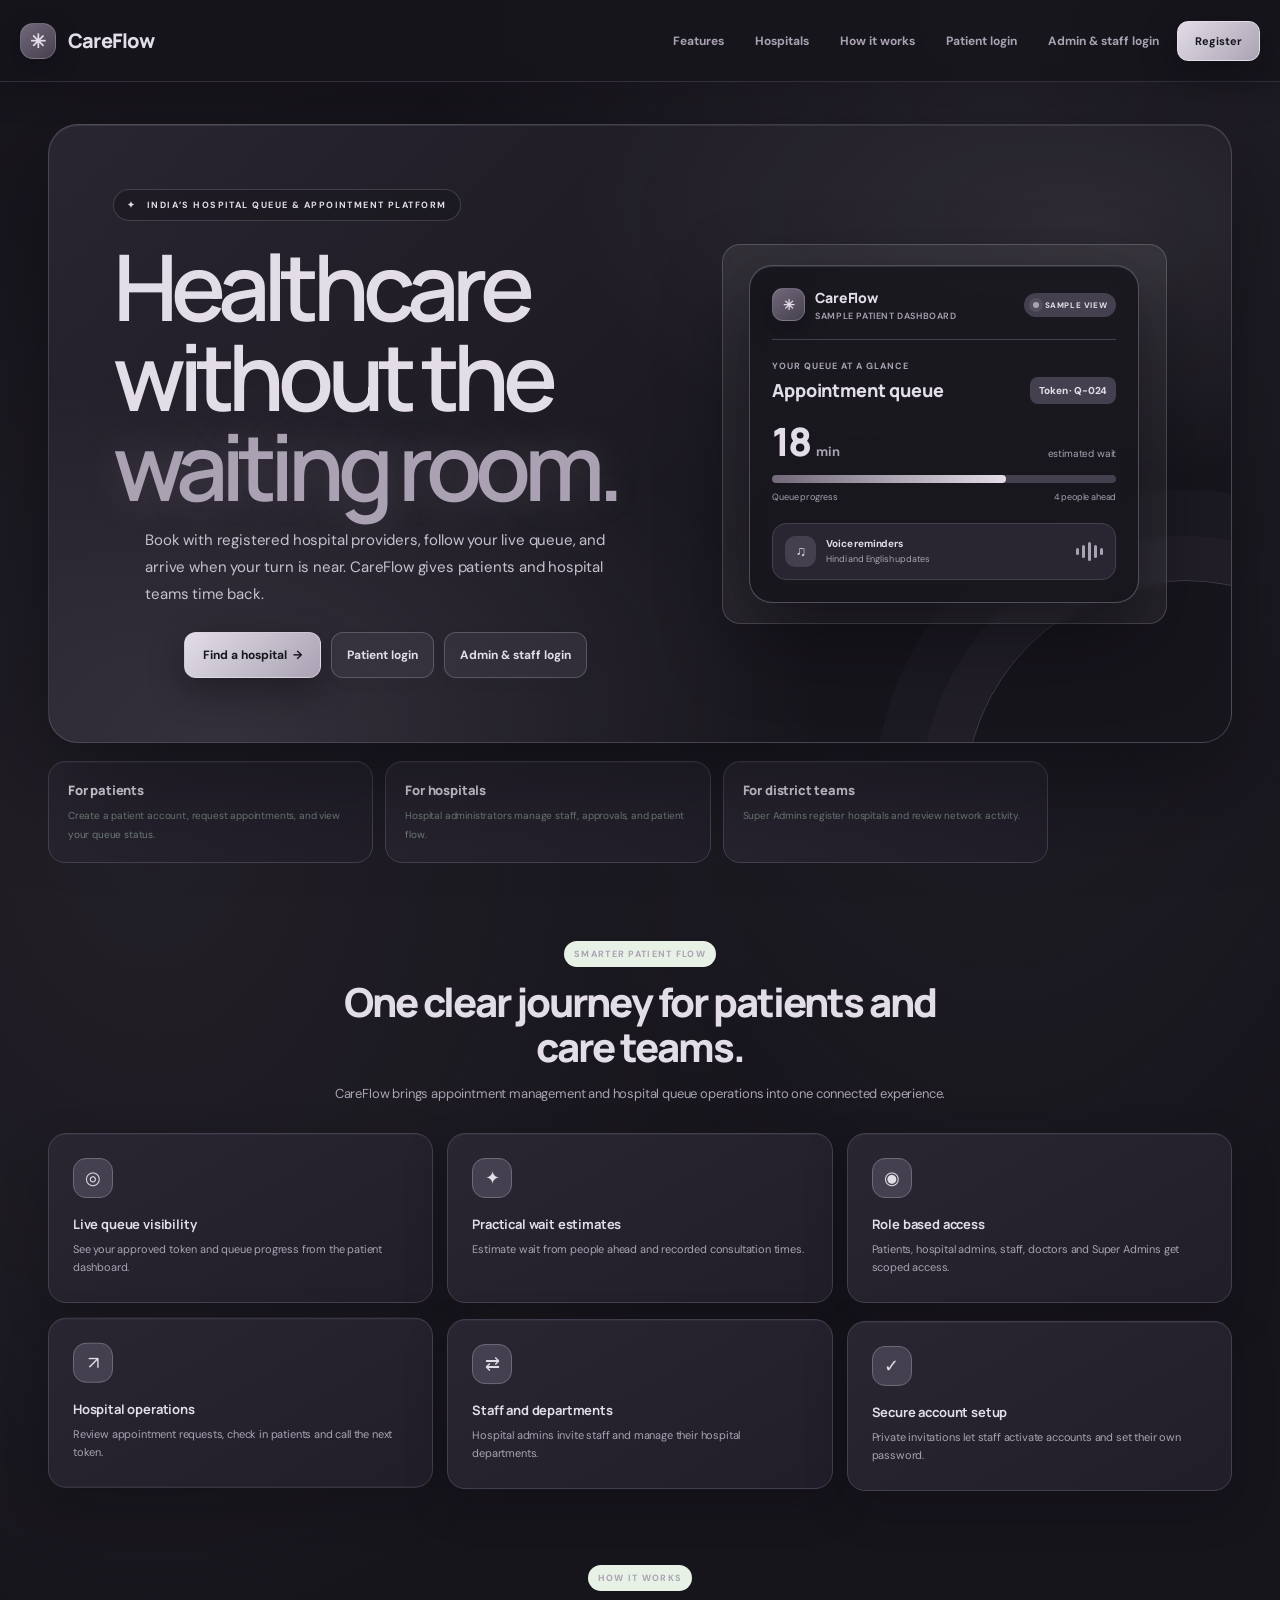
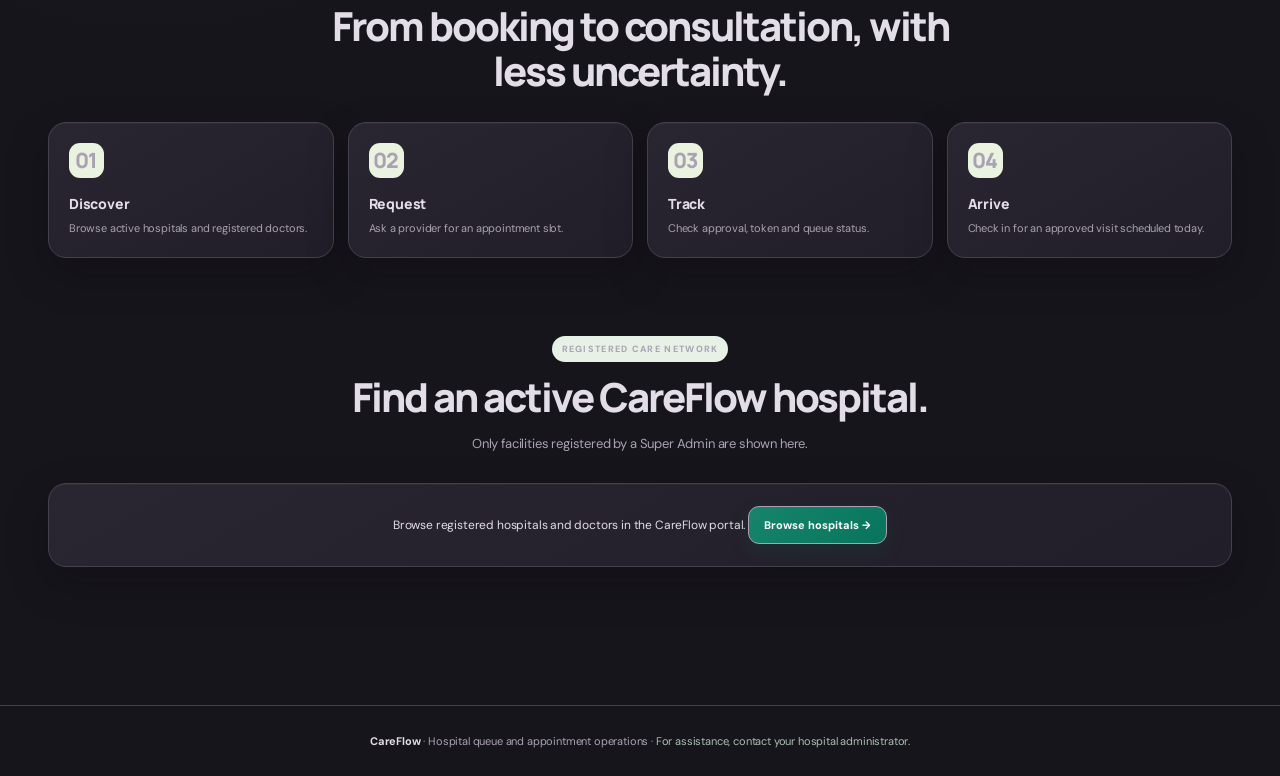
==== commit f8621190: "Apply CareFlow purple palette to free homepage" ====
--- a/careflow/index.html
+++ b/careflow/index.html
@@ -86,7 +86,7 @@
   .public-actions .primary{font-size:9px;padding:8px 8px}
   .public-hero{padding:25px 17px}
 }
-</style>  <link rel="stylesheet" href="assets/careflow-polish.css">
+</style>  <link rel="stylesheet" href="assets/careflow-polish.css"><link rel="stylesheet" href="assets/careflow-theme.css">
   <script src="vendor/motion.js" defer></script>
   <script src="careflow-motion.js" defer></script>
 </head>
--- a/careflow/assets/careflow-theme.css
+++ b/careflow/assets/careflow-theme.css
@@ -0,0 +1,363 @@
+@import url('https://fonts.googleapis.com/css2?family=DM+Sans:wght@400;500;600;700&family=Manrope:wght@400;500;600;700;800&display=swap');
+
+:root {
+  color-scheme: dark;
+  --ink: #E2DDE7;
+  --muted: #AAA2B3;
+  --line: #45404F;
+  --bg: #17151C;
+  --panel: #292531;
+  --green: #AAA2B3;
+  --green2: #45404F;
+  --nav: #17151C;
+  --white: #E2DDE7;
+  --amber: #AAA2B3;
+  --red: #AAA2B3;
+  --shadow: 0 20px 60px #08070c66;
+  --palette-low: #17151C;
+  --palette-dark: #292531;
+  --palette-mid: #45404F;
+  --palette-plum: #716879;
+  --palette-soft: #AAA2B3;
+  --palette-light: #E2DDE7;
+}
+html { background: var(--bg); scroll-behavior: smooth; }
+body {
+  background:
+    radial-gradient(ellipse at 78% 1%, #45404f50 0, transparent 35rem),
+    radial-gradient(ellipse at 12% 35%, #71687920 0, transparent 38rem),
+    var(--bg);
+  color: var(--ink);
+  font-family: 'DM Sans', sans-serif;
+}
+button, input, select, textarea { font: inherit; }
+button, a, input, select, textarea { transition: color .18s ease, background-color .18s ease, border-color .18s ease, box-shadow .18s ease, transform .18s ease; }
+::selection { color: var(--bg); background: var(--palette-light); }
+
+/* Public home and account screens */
+.public-screen { min-height: 100vh; background: transparent; color: var(--ink); }
+.public-header {
+  position: sticky; top: 0; z-index: 10;
+  padding-inline: max(18px, calc((100vw - 1240px)/2));
+  background: #17151ce8; border-bottom: 1px solid #45404f99;
+  box-shadow: 0 10px 35px #08070c30; backdrop-filter: blur(18px);
+}
+.public-brand { color: var(--ink); font: 800 20px Manrope; letter-spacing: -.8px; }
+.public-brand .brand-icon, .preview-mark {
+  display: inline-grid; place-items: center; color: var(--ink);
+  background: linear-gradient(145deg, var(--palette-plum), var(--palette-mid));
+  border: 1px solid #aaa2b355; box-shadow: 0 8px 24px #08070c55;
+}
+.public-link { color: var(--muted); border-radius: 12px; }
+.public-link:hover { color: var(--ink); background: #45404f88; }
+.public-wrap { max-width: 1320px; padding-top: 42px; }
+.public-hero {
+  position: relative; isolation: isolate; overflow: hidden;
+  min-height: 540px; padding: clamp(30px, 5vw, 72px);
+  border: 1px solid #aaa2b344; border-radius: 30px;
+  background:
+    radial-gradient(ellipse at 88% 16%, #aaa2b324 0, transparent 35%),
+    radial-gradient(ellipse at 15% 100%, #71687945 0, transparent 42%),
+    linear-gradient(135deg, #292531, #17151C 72%);
+  box-shadow: 0 35px 100px #08070c88, inset 0 1px #e2dde71a;
+}
+.public-hero:before {
+  content: ''; position: absolute; z-index: -1; inset: 0; pointer-events: none;
+  opacity: .34;
+  background-image: linear-gradient(#aaa2b30b 1px, transparent 1px), linear-gradient(90deg,#aaa2b30b 1px,transparent 1px);
+  background-size: 38px 38px;
+  mask-image: linear-gradient(120deg, #000, transparent 75%);
+}
+.public-hero:after {
+  content: ''; position: absolute; z-index: -1; width: 440px; height: 440px;
+  right: -175px; bottom: -280px; border: 1px solid #aaa2b344; border-radius: 50%;
+  box-shadow: 0 0 0 44px #aaa2b30a, 0 0 0 90px #aaa2b308;
+}
+.public-hero h1 { color: var(--ink); font: 600 clamp(48px, 7.4vw, 92px)/.98 Manrope; letter-spacing: -.075em; }
+.public-hero h1 em { color: var(--palette-soft); text-shadow: 0 0 40px #aaa2b333; }
+.public-hero .eyebrow { color: #E2DDE7 !important; }
+.public-hero .eyebrow, .public-auth .eyebrow { color: var(--palette-soft); letter-spacing: .16em; }
+.public-hero .eyebrow { padding: 9px 13px; border: 1px solid #aaa2b344; border-radius: 999px; background: #17151c88; }
+.public-hero p { color: #c7c0cf; line-height: 1.8; }
+.hero-buttons { gap: 10px; }
+.hero-buttons .primary, .public-actions .primary {
+  color: var(--bg); background: linear-gradient(135deg, #E2DDE7, #AAA2B3);
+  border: 1px solid #e2dde799; box-shadow: 0 12px 34px #08070c66;
+}
+.public-actions .primary {
+  color: #17151C !important; background: linear-gradient(135deg,#E2DDE7,#AAA2B3) !important;
+  border-color: #E2DDE7 !important; box-shadow: 0 12px 34px #08070c66 !important;
+}
+.public-actions .primary:hover {
+  color: #17151C !important; background: #fff !important; border-color: #fff !important;
+}
+.hero-buttons .primary:hover, .public-actions .primary:hover { background: #fff; transform: translateY(-2px); }
+.hero-login { color: var(--ink); border: 1px solid #aaa2b355; background: #45404f70; }
+.hero-login:hover { background: #71687988; border-color: var(--palette-soft); }
+.queue-preview {
+  color: var(--ink); background: #17151ce8; border: 1px solid #aaa2b366;
+  border-radius: 23px; box-shadow: 0 28px 80px #08070c99, inset 0 1px #e2dde722;
+  backdrop-filter: blur(18px); transform: rotate(1deg);
+}
+.preview-top, .preview-patient { border-color: #45404F; }
+.preview-brand { color: var(--ink); }
+.preview-brand small, .preview-kicker, .preview-meta { color: var(--muted); }
+.preview-label { color: var(--palette-light); background: #45404f; }
+.preview-label i { background: var(--palette-soft); box-shadow: 0 0 0 4px #aaa2b322; }
+.preview-patient b { color: var(--ink); }
+.preview-patient span { color: var(--palette-light); background: #45404f; }
+.preview-eta strong { color: var(--palette-light); }
+.preview-eta small { color: var(--palette-soft); }
+.preview-eta span { color: var(--muted); }
+.preview-progress { background: #45404F; }
+.preview-progress i { background: linear-gradient(90deg, #716879, #E2DDE7); }
+.preview-voice { color: var(--ink); background: #292531; border-color: #45404f; }
+.preview-voice small { color: var(--muted); }
+.preview-voice-icon { color: var(--ink); background: #45404f; }
+.preview-wave i { background: var(--palette-soft); }
+.public-foot { gap: 12px; }
+.public-feature { color: var(--muted); border: 1px solid #45404f; border-radius: 17px; padding: 19px; background: linear-gradient(150deg,#292531,#211e29); box-shadow: inset 0 1px #e2dde710; }
+.public-feature b { color: var(--ink); }
+.landing-section { color: var(--ink); }
+.landing-heading h2 { color: var(--ink); letter-spacing: -.05em; }
+.landing-heading p { color: var(--muted); }
+.landing-heading .eyebrow { color: var(--palette-soft); }
+.feature-grid, .how-grid { gap: 14px; }
+.feature-card, .how-card, .hospital-strip {
+  color: var(--ink); border: 1px solid #45404f; border-radius: 18px;
+  background: linear-gradient(150deg,#292531,#211e29);
+  box-shadow: 0 16px 42px #08070c40, inset 0 1px #e2dde70b;
+}
+.feature-card { padding: 24px; }
+.feature-card h3, .how-card h3 { color: var(--ink); }
+.feature-card p, .how-card p { color: var(--muted); }
+.feature-icon { color: var(--ink); border: 1px solid #716879; border-radius: 13px; background: #45404f; }
+.how-card b { color: var(--palette-soft); }
+.hospital-strip { padding: 22px; }
+.hospital-empty { color: var(--muted); }
+.hospital-empty .network-mark { color: var(--ink); background: #45404f; }
+.hospital-strip > span, .hospital-strip > div:not(.hospital-empty) {
+  color: var(--ink) !important; background: #292531 !important; border-color: #45404f !important;
+}
+.public-footer {
+  margin-top: 50px; color: var(--muted); background: #17151c;
+  border-top: 1px solid #45404f; padding: 28px 20px;
+}
+.public-footer b { color: var(--ink); }
+.public-auth {
+  color: var(--ink); background: linear-gradient(150deg,#292531,#211e29);
+  border: 1px solid #716879; border-radius: 23px; box-shadow: 0 30px 90px #08070c88;
+}
+.public-auth h1 { color: var(--ink); font-family: Manrope; letter-spacing: -.055em; }
+.public-auth p { color: var(--muted); }
+.auth-back { color: var(--palette-soft); }
+.public-auth .auth-message, .public-auth .demo-access { color: #d1cbd9; background: #45404f77; border-color: #716879; border-radius: 13px; }
+.public-auth .field label { color: #c7c0cf; }
+.public-auth input, .public-auth select {
+  color: var(--ink); background: #17151c; border: 1px solid #45404f; border-radius: 11px;
+}
+.public-auth input::placeholder { color: #716879; }
+.public-auth input:focus, .public-auth select:focus { border-color: #AAA2B3; box-shadow: 0 0 0 3px #aaa2b322; }
+.public-auth .primary,.public-auth button[type=submit] {
+  min-height: 46px; color: #17151C !important; background: linear-gradient(135deg,#E2DDE7,#AAA2B3) !important;
+  border: 0 !important; border-radius: 12px; box-shadow: 0 10px 28px #08070c66 !important;
+}
+.public-auth .secondary { color: var(--ink); background: #45404f; border-color: #716879; }
+
+/* Patient, doctor, hospital and district workspaces */
+.app { color: var(--ink); background: var(--bg); grid-template-columns: 260px minmax(0,1fr); }
+.app > aside {
+  position: sticky; top: 0; height: 100vh; min-height: 100vh; overflow-y: auto;
+  padding: 25px 15px 18px;
+  background: linear-gradient(180deg,#292531 0%,#211e29 70%,#17151C 100%);
+  border-right: 1px solid #45404f; box-shadow: 14px 0 40px #08070c55;
+}
+.app .brand { color: var(--ink); font-size: 18px; padding: 0 8px 28px; }
+.app .brand-icon { color: var(--bg); background: linear-gradient(145deg,#E2DDE7,#AAA2B3); border-radius: 12px; box-shadow: 0 8px 22px #08070c66; }
+.app .brand small { color: var(--muted); letter-spacing: 1.2px; }
+.app .nav-label { color: var(--palette-soft); letter-spacing: .16em; }
+.app .nav { gap: 5px; }
+.app .nav button {
+  min-height: 42px; color: #bdb5c6; border: 1px solid transparent; border-radius: 12px; padding: 10px 12px;
+}
+.app .nav button:hover { color: var(--ink); background: #45404f99; border-color: #71687988; transform: translateX(2px); }
+.app .nav button.active {
+  color: var(--ink); background: linear-gradient(105deg,#716879,#45404F);
+  border-color: #AAA2B355; box-shadow: inset 3px 0 #E2DDE7, 0 8px 24px #08070c66;
+}
+.app .nav button .ico { color: var(--palette-light); }
+.app .side-card { background: #17151c88; border: 1px solid #45404f; border-radius: 15px; padding: 15px; }
+.app .side-card small, .app .profile small { color: var(--muted); }
+.app .side-card b, .app .profile b { color: var(--ink); }
+.app .side-card span { color: var(--palette-soft); }
+.app .profile { border-color: #45404f; }
+.app .profile .avatar, .app .person .avatar { color: var(--ink); background: #45404f; border: 1px solid #716879; }
+.app .role-pill { color: var(--ink) !important; border-color: #716879; }
+.app main {
+  min-width: 0; padding: 27px clamp(18px,3.2vw,48px) 48px;
+  background: radial-gradient(ellipse at 90% -8%,#45404f49,transparent 34rem),var(--bg);
+}
+.app .topbar {
+  position: sticky; top: 0; z-index: 3; margin: -5px 0 27px; padding: 13px 0 16px;
+  color: var(--muted); background: #17151ce8; border-bottom: 1px solid #45404f;
+  backdrop-filter: blur(18px);
+}
+.app .crumb { color: var(--muted); }
+.app .crumb b, .app .page-head h1 { color: var(--ink); }
+.app .demo-tag { color: var(--ink); background: #45404f; border: 1px solid #716879; }
+.app .date, .app .role-select { color: var(--ink); background: #292531; border-color: #45404f; }
+.app .page-head { align-items: center; margin-bottom: 23px; }
+.app .page-head h1 { font-size: clamp(25px,3vw,35px); letter-spacing: -.055em; }
+.app .page-head .sub { color: var(--muted); line-height: 1.65; }
+.app .eyebrow { color: var(--palette-soft); letter-spacing: .14em; }
+.app .primary, .app .secondary, .app .danger {
+  min-height: 40px; border-radius: 11px; padding: 10px 15px; font-weight: 700;
+}
+.app .primary {
+  color: var(--bg); background: linear-gradient(135deg,#E2DDE7,#AAA2B3);
+  border: 1px solid #E2DDE7; box-shadow: 0 8px 22px #08070c55;
+}
+.app .primary:hover { background: #fff; transform: translateY(-2px); box-shadow: 0 12px 28px #08070c77; }
+.app .secondary { color: var(--ink); background: #292531; border: 1px solid #45404f; }
+.app .secondary:hover { background: #45404f; border-color: #716879; }
+.app .danger { color: var(--ink); background: #45404f; border: 1px solid #716879; }
+.app .danger:hover { background: #716879; }
+.app .grid4 { gap: 14px; margin-bottom: 18px; }
+.app .card, .app .panel, .app .dept-card, .app .facility-card, .app .appt-card, .app .staff-row {
+  color: var(--ink); border: 1px solid #45404f; border-radius: 17px;
+  background: linear-gradient(150deg,#292531,#211e29);
+  box-shadow: 0 16px 42px #08070c40,inset 0 1px #e2dde70a;
+}
+.app .card { padding: 19px; }
+.app .card-top { color: var(--muted); letter-spacing: .02em; }
+.app .card-icon { color: var(--ink); background: #45404f; border: 1px solid #716879; border-radius: 11px; }
+.app .card strong { color: var(--ink); font-size: 28px; }
+.app .card-note { color: var(--muted); }
+.app .card-note em, .app .token, .app .mini-link { color: var(--palette-light); }
+.app .panel { padding: 20px; }
+.app .panel-head h2, .app .table-head h2, .app .appt-card h3, .app .dept-card h3, .app .facility-card h3 { color: var(--ink); }
+.app .panel-head p, .app .table-head p, .app .dept-card p, .app .facility-card p { color: var(--muted); line-height: 1.6; }
+.app .highlight, .app .patient-hero {
+  color: var(--ink); border: 1px solid #716879; border-radius: 20px;
+  background: radial-gradient(circle at 88% 5%,#AAA2B32b,transparent 32%),linear-gradient(125deg,#45404F,#292531 66%,#17151C);
+  box-shadow: 0 22px 56px #08070c66,inset 0 1px #E2DDE71a;
+}
+.app .highlight h3 { color: var(--ink); }
+.app .highlight p, .app .light-status small, .app .patient-hero p, .app .patient-hero small { color: #c7c0cf; }
+.app .light-status { border-color: #AAA2B344; }
+.app .orb { background: #E2DDE7; box-shadow: 0 0 0 5px #E2DDE722; }
+.app .patient-hero { padding: 25px; }
+.app .patient-hero h2 { color: var(--ink); font-size: 22px; }
+.app .patient-hero .eyebrow { color: #c7c0cf !important; }
+.app .patient-hero .token-big { color: var(--palette-light); font-size: 36px; text-shadow: 0 4px 25px #AAA2B355; }
+.app .steps .step { color: #bdb5c6; border-color: #716879; }
+.app .steps .step.now { color: var(--ink); border-color: var(--palette-light); }
+.app .table-panel { padding: 0; overflow: hidden; }
+.app .table-head { padding: 19px 21px; }
+.app .table-wrap { max-width: 100%; overflow: auto; scrollbar-color: #716879 #292531; }
+.app table { color: var(--ink); }
+.app th { color: var(--muted); background: #211e29; border-color: #45404f; padding: 12px 15px; letter-spacing: .1em; }
+.app td { color: #c7c0cf; border-color: #45404f; padding: 13px 15px; }
+.app tbody tr:hover { background: #45404f44; }
+.app .person b { color: var(--ink); }
+.app .person small, .app .appt-card p, .app .appt-side small { color: var(--muted); }
+.app .badge { color: var(--ink); background: #45404f; border: 1px solid #716879; padding: 5px 9px; }
+.app .badge:before { background: var(--palette-light); }
+.app .b-wait, .app .b-pending, .app .b-requested, .app .b-approved, .app .b-serving, .app .b-complete, .app .b-cancelled, .app .b-rejected {
+  color: var(--ink); background: #45404f; border-color: #716879;
+}
+.app .action { color: var(--palette-light); border-radius: 8px; }
+.app .action:hover { background: #45404f; }
+.app .action.red { color: #cbc4d3; }
+.app .read-only { color: var(--muted); }
+.app .error-message,.app #authError,.public-auth #authError { color: #E2DDE7 !important; }
+.app td small[style*="color"] { color: var(--muted) !important; }
+.app .footnote { color: var(--muted); background: #211e29; border-color: #45404f; }
+.app .notice { color: #d1cbd9; background: #292531; border: 1px solid #45404f; border-radius: 13px; padding: 14px 16px; line-height: 1.6; }
+.app .empty { color: var(--muted); background: #211e29; border: 1px dashed #716879; border-radius: 14px; }
+.app .bar-row span { color: var(--muted); }
+.app .bar { background: #45404f; }
+.app .bar i { background: linear-gradient(90deg,#716879,#E2DDE7); }
+.app .light-status b { color: var(--ink); }
+.app .appt-card { padding: 17px; }
+.app .staff-who b { color: var(--ink); }
+.app .staff-who small { color: var(--muted); }
+.app .search, .app .filter, .app input, .app select, .app textarea {
+  color: var(--ink); background: #17151C; border-color: #45404F;
+}
+.app input::placeholder, .app textarea::placeholder { color: #AAA2B3; opacity: .75; }
+.app .search:focus, .app .filter:focus, .app input:focus, .app select:focus, .app textarea:focus {
+  border-color: #AAA2B3; box-shadow: 0 0 0 3px #AAA2B322; outline: none;
+}
+.app .modal-backdrop { background: #09080dc7; backdrop-filter: blur(9px); }
+.app .modal {
+  color: var(--ink); background: linear-gradient(150deg,#292531,#211e29);
+  border: 1px solid #716879; border-radius: 22px; box-shadow: 0 35px 100px #08070cbb;
+}
+.app .modal-head h2 { color: var(--ink); }
+.app .modal-head p, .app .field label { color: var(--muted); }
+.app .field input, .app .field select, .app .field textarea { color: var(--ink); background: #17151C; border-color: #45404F; }
+.app .close { color: var(--ink); background: #45404f; border: 1px solid #716879; }
+.app .toast { color: var(--ink); background: #292531; border: 1px solid #716879; box-shadow: 0 18px 52px #08070caa; }
+.app .side-card small { color: var(--muted); }
+
+/* Authenticated dashboard motion feedback */
+.app .card, .app .panel, .app .feature-card, .app .how-card { transition: transform .2s ease, border-color .2s ease, box-shadow .2s ease; }
+.app .card:hover, .app .feature-card:hover, .app .how-card:hover { transform: translateY(-3px); border-color: #716879; box-shadow: 0 22px 54px #08070c66; }
+button:focus-visible, a:focus-visible, input:focus-visible, select:focus-visible, textarea:focus-visible {
+  outline: 2px solid #E2DDE7; outline-offset: 3px;
+}
+@media (max-width: 800px) {
+  .public-header { padding: 10px 14px; }
+  .public-wrap { padding: 20px 14px 40px; }
+  .public-hero { min-height: 0; grid-template-columns: 1fr; padding: 30px 22px; border-radius: 23px; }
+  .public-hero h1 { font-size: clamp(42px, 12vw, 66px); letter-spacing: -.07em; }
+  .public-hero .hero-side { min-height: 270px; }
+  .queue-preview { width: min(100%, 460px); transform: none; }
+  .hero-buttons { display: flex; flex-wrap: wrap; }
+  .hero-buttons > button { flex: 1 1 150px; }
+  .hero-buttons > .primary { flex: 1 1 100%; }
+  .public-foot { grid-template-columns: 1fr; }
+  .feature-grid, .how-grid { grid-template-columns: 1fr 1fr; }
+}
+@media (max-width: 760px) {
+  .app { display: block; }
+  .app > aside { height: auto; min-height: 0; position: sticky; top: 0; z-index: 5; padding: 11px 13px; }
+  .app .brand { padding: 0 4px 10px; font-size: 16px; }
+  .app .nav-label, .app .side-spacer, .app .side-card, .app .profile { display: none; }
+  .app .nav { display: flex; overflow-x: auto; gap: 5px; padding-bottom: 2px; }
+  .app .nav button { min-height: 37px; padding: 8px 11px; white-space: nowrap; font-size: 10px; }
+  .app main { padding: 16px 13px 30px; }
+  .app .topbar { position: static; margin: 0 0 18px; padding: 4px 0 12px; }
+}
+@media (max-width: 520px) {
+  .public-header { align-items: flex-start; flex-direction: column; gap: 8px; }
+  .public-actions { width: 100%; justify-content: space-between; flex-wrap: wrap; }
+  .public-actions .public-link:nth-child(-n+3) { display: none; }
+  .public-actions .public-link { padding: 7px 8px; font-size: 10px; }
+  .public-actions .primary { padding: 9px 11px; }
+  .public-hero { padding: 28px 18px; }
+  .public-hero h1 { font-size: clamp(40px, 12vw, 56px); }
+  .public-hero .hero-side { min-height: 245px; }
+  .queue-preview { padding: 18px; }
+  .feature-grid, .how-grid { grid-template-columns: 1fr; }
+  .app main { padding-inline: 10px; }
+  .app .grid4 { grid-template-columns: 1fr 1fr; gap: 8px; }
+  .app .card { padding: 13px; }
+  .app .card strong { font-size: 22px; }
+  .app .topbar { gap: 8px; }
+  .app .top-right { flex-wrap: wrap; justify-content: flex-end; gap: 6px; }
+  .app .demo-tag { font-size: 8px; padding: 6px 8px; }
+  .app .steps { grid-template-columns: 1fr 1fr; }
+  .app .appt-card { align-items: flex-start; flex-direction: column; }
+  .app .appt-side { text-align: left; }
+  .app .form-grid { grid-template-columns: 1fr; }
+  .app .field.full { grid-column: auto; }
+  .app .modal-actions { flex-direction: column-reverse; }
+  .app .modal-actions button { width: 100%; }
+}
+@media (prefers-reduced-motion: reduce) {
+  html { scroll-behavior: auto; }
+  *, *::before, *::after { scroll-behavior: auto !important; animation-duration: .01ms !important; animation-iteration-count: 1 !important; transition-duration: .01ms !important; }
+}
+
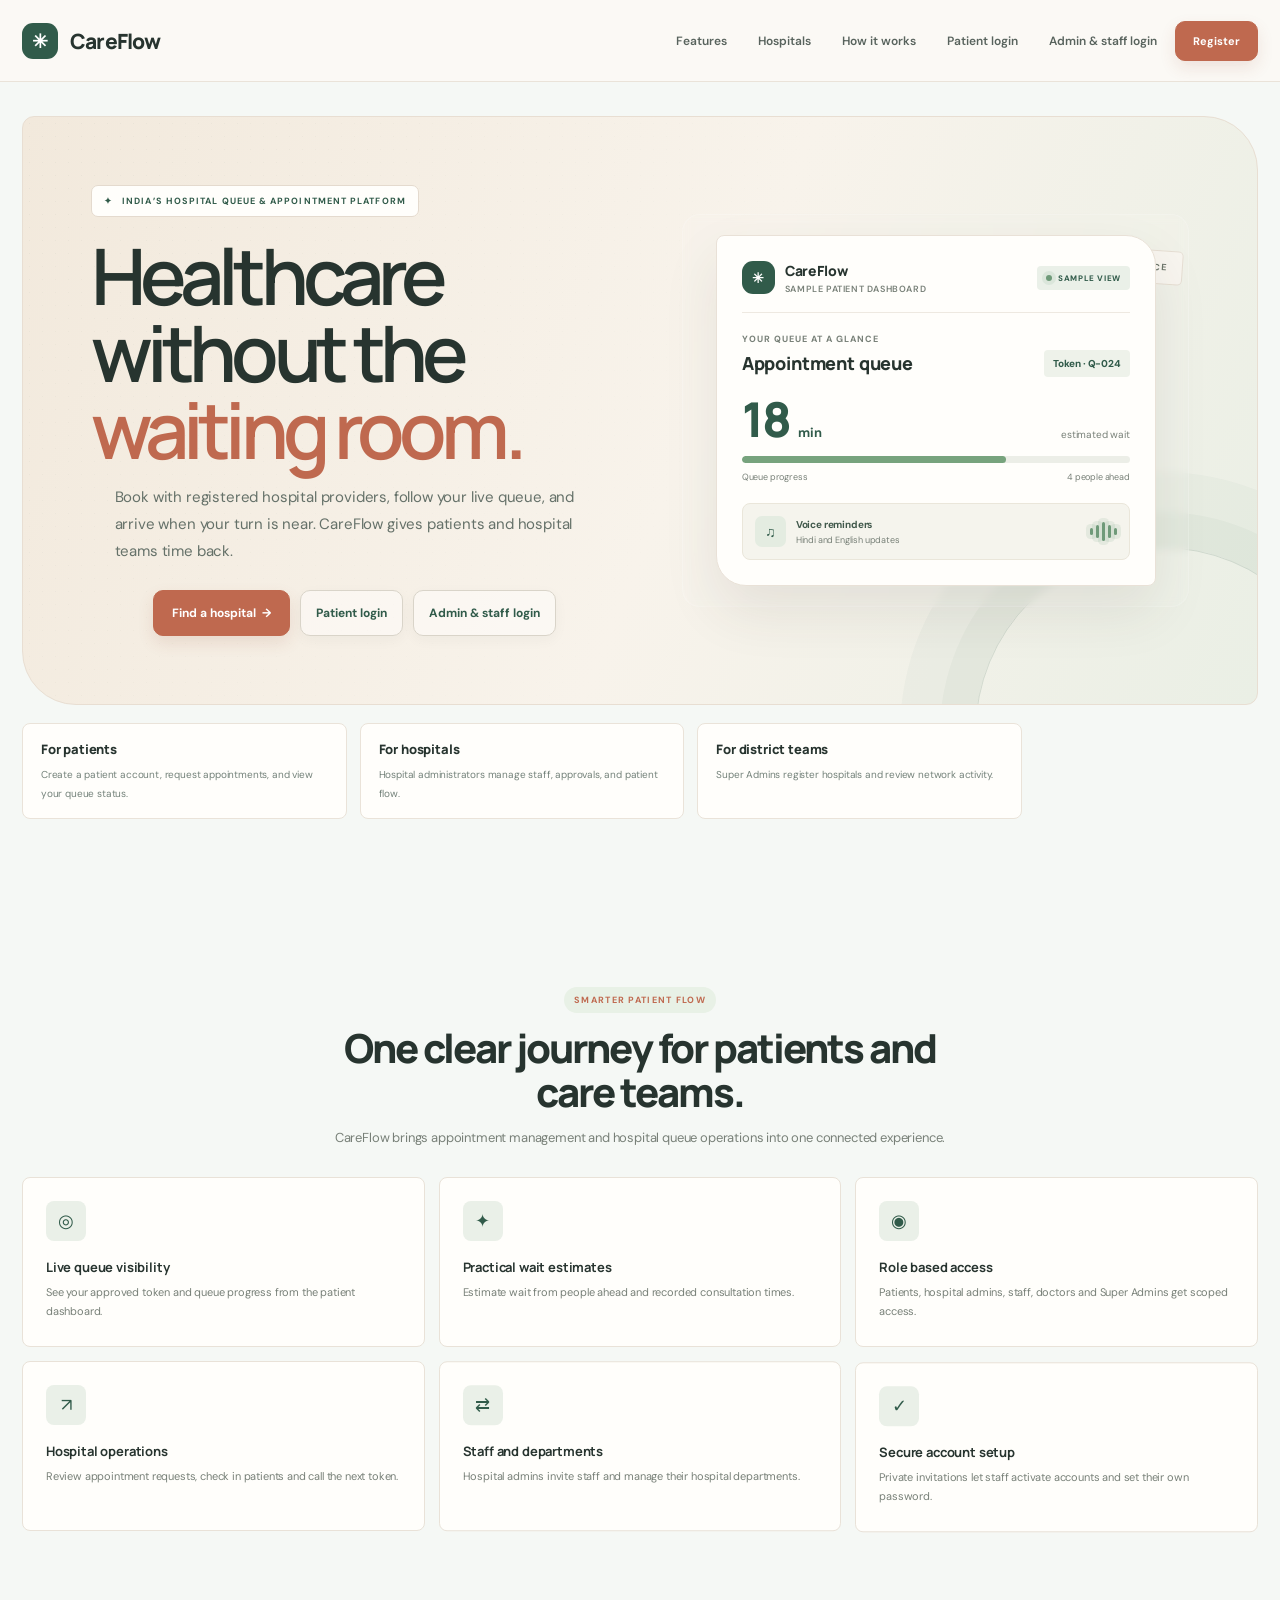
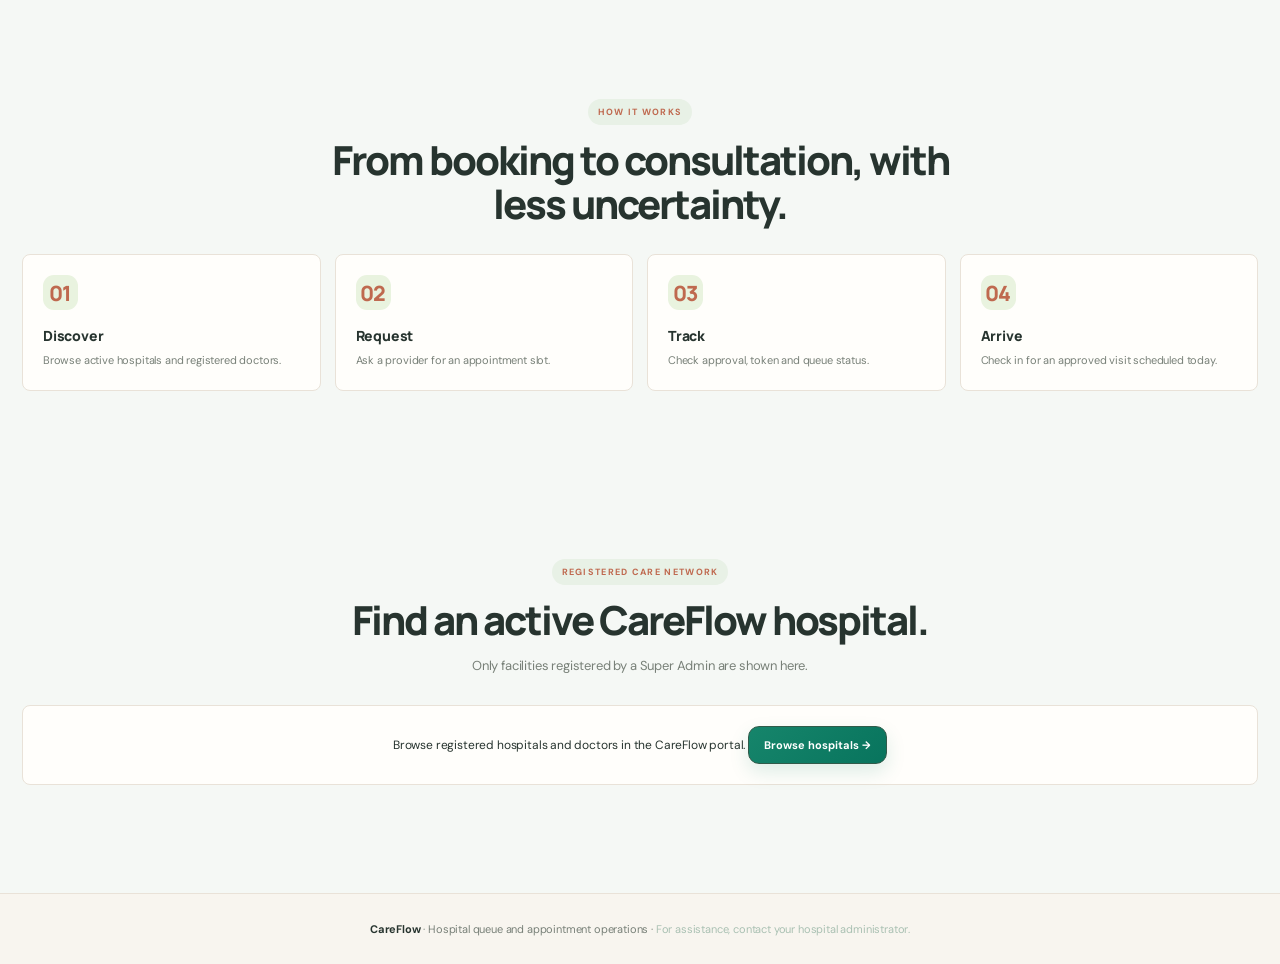
==== commit ee723f12: "Refresh portfolio CareFlow UI styles" ====
--- a/careflow/index.html
+++ b/careflow/index.html
@@ -86,7 +86,7 @@
   .public-actions .primary{font-size:9px;padding:8px 8px}
   .public-hero{padding:25px 17px}
 }
-</style>  <link rel="stylesheet" href="assets/careflow-polish.css"><link rel="stylesheet" href="assets/careflow-theme.css">
+</style>  <link rel="stylesheet" href="assets/careflow-polish.css"><link rel="stylesheet" href="assets/careflow-theme.css?v=editorial-20261031">
   <script src="vendor/motion.js" defer></script>
   <script src="careflow-motion.js" defer></script>
 </head>
--- a/careflow/assets/careflow-theme.css
+++ b/careflow/assets/careflow-theme.css
@@ -361,3 +361,355 @@
   *, *::before, *::after { scroll-behavior: auto !important; animation-duration: .01ms !important; animation-iteration-count: 1 !important; transition-duration: .01ms !important; }
 }
 
+/* CareFlow refresh: airy, warm healthcare palette */
+:root {
+  color-scheme: light;
+  --ink: #20332D;
+  --muted: #71817A;
+  --line: #E1EAE4;
+  --bg: #F5F8F5;
+  --panel: #FFFFFF;
+  --green: #176B57;
+  --green2: #E3F1E9;
+  --nav: #173D34;
+  --white: #FFFFFF;
+  --amber: #B66B39;
+  --red: #B64F50;
+  --shadow: 0 14px 38px #1f49300e;
+}
+html { background: #F5F8F5; }
+body { color: #20332D; background: #F5F8F5; }
+
+/* Public landing */
+.public-screen { color: #20332D; background: #F5F8F5; }
+.public-header { background: #FFFFFFF2; border-color: #E1EAE4; box-shadow: 0 5px 24px #244a3610; }
+.public-brand { color: #20332D; }
+.public-brand .brand-icon, .preview-mark { color: #FFFFFF; background: #176B57; border: 0; box-shadow: 0 8px 18px #176b572b; }
+.public-link { color: #53655E; }
+.public-link:hover { color: #176B57; background: #EAF4ED; }
+.public-wrap { padding-top: 30px; }
+.public-hero {
+  min-height: 500px; color: #20332D; border: 1px solid #DCEAE0; border-radius: 30px;
+  background: radial-gradient(ellipse at 89% 8%,#F5C7A443,transparent 35%),linear-gradient(130deg,#E8F4EB 0%,#F6F8F3 57%,#E1F0E7 100%);
+  box-shadow: 0 24px 70px #285b3b12,inset 0 1px #fff;
+}
+.public-hero:before { opacity: .22; background-image: linear-gradient(#176b570d 1px,transparent 1px),linear-gradient(90deg,#176b570d 1px,transparent 1px); }
+.public-hero:after { border-color:#176b5726; box-shadow:0 0 0 42px #176b5708,0 0 0 84px #176b5706; }
+.public-hero h1 { color:#173D34; max-width: 760px; font-weight:700; letter-spacing:-.065em; }
+.public-hero h1 em { color:#176B57; text-shadow:none; }
+.public-hero .eyebrow { color:#176B57!important; background:#FFFFFFB8; border-color:#C9DFD0; }
+.public-hero p { color:#53655E; line-height:1.75; }
+.hero-buttons .primary, .public-actions .primary {
+  color:#fff; background:#176B57; border:1px solid #176B57; box-shadow:0 10px 24px #176b5725;
+}
+.public-actions .primary { color:#fff!important; background:#176B57!important; border-color:#176B57!important; }
+.public-actions .primary:hover { color:#fff!important; background:#105744!important; border-color:#105744!important; }
+.hero-buttons .primary:hover { color:#fff; background:#105744; transform:translateY(-2px); }
+.hero-login { color:#23463B; background:#FFFFFFA8; border-color:#BBD4C4; }
+.hero-login:hover { color:#176B57; background:#fff; border-color:#176B57; }
+.queue-preview {
+  color:#20332D; background:#FFFFFFF2; border:1px solid #DCEAE0; border-radius:24px;
+  box-shadow:0 24px 60px #244a3620,inset 0 1px #fff; backdrop-filter:blur(16px); transform:rotate(0);
+}
+.preview-top,.preview-patient { border-color:#E6EEE8; }
+.preview-brand { color:#20332D; }
+.preview-brand small,.preview-kicker,.preview-meta { color:#71817A; }
+.preview-label { color:#176B57; background:#E5F3EA; }
+.preview-label i { background:#54A579; box-shadow:0 0 0 4px #54a57920; }
+.preview-patient b { color:#20332D; }
+.preview-patient span { color:#176B57; background:#EAF5ED; }
+.preview-eta strong { color:#176B57; }
+.preview-eta small { color:#176B57; }
+.preview-eta span { color:#71817A; }
+.preview-progress { background:#E7EEE9; }
+.preview-progress i { background:linear-gradient(90deg,#73BD8D,#176B57); }
+.preview-voice { color:#23463B; background:#F2F7F2; border-color:#E1EAE4; }
+.preview-voice small { color:#71817A; }
+.preview-voice-icon { color:#176B57; background:#E1F0E5; }
+.preview-wave i { background:#54A579; }
+.public-feature { color:#53655E; background:#FFFFFF; border:1px solid #E1EAE4; box-shadow:0 10px 26px #244a3609; }
+.public-feature b { color:#20332D; }
+.landing-section { color:#20332D; }
+.landing-heading h2 { color:#173D34; }
+.landing-heading p { color:#71817A; }
+.landing-heading .eyebrow { color:#176B57; }
+.feature-card,.how-card,.hospital-strip { color:#20332D; background:#FFFFFF; border:1px solid #E1EAE4; box-shadow:0 12px 34px #244a360a; }
+.feature-card h3,.how-card h3 { color:#20332D; }
+.feature-card p,.how-card p { color:#71817A; }
+.feature-icon { color:#176B57; background:#E6F2E9; border-color:#D0E6D7; }
+.how-card b { color:#B66B39; }
+.hospital-empty { color:#71817A; }
+.hospital-empty .network-mark { color:#176B57; background:#E6F2E9; }
+.hospital-strip>span,.hospital-strip>div:not(.hospital-empty) { color:#20332D!important; background:#fff!important; border-color:#E1EAE4!important; }
+.public-footer { color:#71817A; background:#F5F8F5; border-color:#E1EAE4; }
+.public-footer b { color:#20332D; }
+.public-auth { color:#20332D; background:#FFFFFF; border:1px solid #E1EAE4; border-radius:24px; box-shadow:0 22px 64px #244a3614; }
+.public-auth h1 { color:#173D34; }
+.public-auth p { color:#71817A; }
+.auth-back { color:#176B57; }
+.public-auth .auth-message,.public-auth .demo-access { color:#35564A; background:#EFF6F0; border-color:#D8E8DC; }
+.public-auth .field label { color:#53655E; }
+.public-auth input,.public-auth select { color:#20332D; background:#FBFCFA; border-color:#DCE6DF; }
+.public-auth input::placeholder { color:#94A29B; }
+.public-auth input:focus,.public-auth select:focus { border-color:#54A579; box-shadow:0 0 0 3px #54a57920; }
+.public-auth .primary,.public-auth button[type=submit] { color:#fff!important; background:#176B57!important; border:0!important; box-shadow:0 8px 22px #176b5724!important; }
+.public-auth .primary:hover,.public-auth button[type=submit]:hover { background:#105744!important; }
+.public-auth .secondary { color:#23463B; background:#F1F6F2; border-color:#DCE8E0; }
+
+/* Staff and patient workspaces */
+.app { color:#20332D; background:#F5F8F5; }
+.app>aside { color:#F5FAF6; background:linear-gradient(180deg,#1D5143,#173D34 78%,#14362F); border:0; box-shadow:8px 0 28px #173d3412; }
+.app .brand { color:#F5FAF6; }
+.app .brand-icon { color:#176B57; background:#D6EFDE; box-shadow:none; }
+.app .brand small,.app .profile small,.app .side-card small { color:#B7CEC1; }
+.app .nav-label { color:#A9C9B7; }
+.app .nav button { color:#D2E2D8; border-radius:11px; }
+.app .nav button:hover { color:#fff; background:#ffffff15; border-color:#ffffff18; }
+.app .nav button.active { color:#173D34; background:#DDF1E3; border-color:#DDF1E3; box-shadow:inset 3px 0 #F0A77C; }
+.app .nav button .ico { color:inherit; }
+.app .side-card { background:#ffffff12; border-color:#ffffff20; }
+.app .side-card b,.app .profile b { color:#fff; }
+.app .side-card span { color:#C7E6D2; }
+.app .profile { border-color:#ffffff28; }
+.app .profile .avatar,.app .person .avatar { color:#176B57; background:#E2F1E6; border-color:#C9E2D1; }
+.app .role-pill { color:#E4F4E9!important; border-color:#ffffff3d; }
+.app main { color:#20332D; background:radial-gradient(ellipse at 94% -12%,#E5F2E8 0,transparent 34rem),#F5F8F5; }
+.app .topbar { color:#71817A; background:#F5F8F5E8; border-color:#E1EAE4; backdrop-filter:blur(14px); }
+.app .crumb { color:#71817A; }
+.app .crumb b,.app .page-head h1 { color:#20332D; }
+.app .demo-tag { color:#955A32; background:#FFF1E5; border-color:#F1D6C2; }
+.app .date,.app .role-select { color:#35564A; background:#fff; border-color:#DCE6DF; }
+.app .eyebrow { color:#176B57; }
+.app .page-head .sub { color:#71817A; }
+.app .primary { color:#fff; background:#176B57; border-color:#176B57; box-shadow:0 7px 18px #176b571c; }
+.app .primary:hover { background:#105744; box-shadow:0 10px 22px #176b572b; }
+.app .secondary { color:#35564A; background:#fff; border-color:#DCE6DF; }
+.app .secondary:hover { background:#EFF6F0; border-color:#BBD8C4; }
+.app .danger { color:#A44748; background:#FFF2F0; border-color:#F0D7D3; }
+.app .danger:hover { background:#FBE5E1; }
+.app .card,.app .panel,.app .dept-card,.app .facility-card,.app .appt-card,.app .staff-row { color:#20332D; background:#fff; border:1px solid #E1EAE4; box-shadow:0 10px 30px #244a3609; }
+.app .card-top,.app .card-note,.app .panel-head p,.app .table-head p,.app .dept-card p,.app .facility-card p { color:#71817A; }
+.app .card-icon { color:#176B57; background:#EAF4ED; border-color:#D8E9DD; }
+.app .card strong,.app .panel-head h2,.app .table-head h2,.app .appt-card h3,.app .dept-card h3,.app .facility-card h3 { color:#20332D; }
+.app .card-note em,.app .token,.app .mini-link { color:#176B57; }
+.app .highlight,.app .patient-hero { color:#fff; border:0; background:linear-gradient(120deg,#176B57,#24856A); box-shadow:0 18px 42px #176b5722; }
+.app .highlight h3,.app .patient-hero h2 { color:#fff; }
+.app .highlight p,.app .light-status small,.app .patient-hero p,.app .patient-hero small,.app .patient-hero .eyebrow { color:#D9EEE2!important; }
+.app .light-status { border-color:#ffffff50; }
+.app .orb { background:#B9EDC8; box-shadow:0 0 0 5px #B9EDC826; }
+.app .patient-hero .token-big { color:#F5C49E; text-shadow:none; }
+.app .steps .step { color:#B8C8C0; border-color:#8AB8A0; }
+.app .steps .step.now { color:#fff; border-color:#F5C49E; }
+.app th { color:#71817A; background:#F4F8F4; border-color:#E1EAE4; }
+.app td { color:#40564D; border-color:#E8EEE9; }
+.app tbody tr:hover { background:#F5F9F5; }
+.app .person b,.app .staff-who b { color:#20332D; }
+.app .person small,.app .appt-card p,.app .appt-side small,.app .staff-who small { color:#71817A; }
+.app .badge { color:#35564A; background:#EFF6F0; border-color:#DCE9DF; }
+.app .badge:before { background:#54A579; }
+.app .b-wait,.app .b-pending,.app .b-requested,.app .b-approved,.app .b-serving,.app .b-complete,.app .b-cancelled,.app .b-rejected { color:#35564A; background:#EFF6F0; border-color:#DCE9DF; }
+.app .action { color:#176B57; }
+.app .action:hover { background:#EAF4ED; }
+.app .action.red { color:#B64F50; }
+.app .footnote { color:#71817A; background:#F4F8F4; border-color:#E1EAE4; }
+.app .notice { color:#35564A; background:#EFF6F0; border-color:#DCE9DF; }
+.app .empty { color:#71817A; background:#FAFCFA; border-color:#C6D9CD; }
+.app .bar { background:#E7EEE9; }
+.app .bar i { background:linear-gradient(90deg,#84C896,#176B57); }
+.app .search,.app .filter,.app input,.app select,.app textarea,.app .field input,.app .field select,.app .field textarea { color:#20332D; background:#fff; border-color:#DCE6DF; }
+.app input::placeholder,.app textarea::placeholder { color:#94A29B; }
+.app .search:focus,.app .filter:focus,.app input:focus,.app select:focus,.app textarea:focus { border-color:#54A579; box-shadow:0 0 0 3px #54a57920; }
+.app .modal-backdrop { background:#173d3480; backdrop-filter:blur(7px); }
+.app .modal { color:#20332D; background:#fff; border:1px solid #E1EAE4; box-shadow:0 28px 80px #173d3430; }
+.app .modal-head h2 { color:#20332D; }
+.app .modal-head p,.app .field label { color:#71817A; }
+.app .close { color:#35564A; background:#F0F6F1; border-color:#DCE6DF; }
+.app .toast { color:#20332D; background:#fff; border-color:#DCE6DF; box-shadow:0 14px 42px #173d3420; }
+.app .error-message,.app #authError,.public-auth #authError { color:#A44748!important; }
+.app .card:hover,.app .feature-card:hover,.app .how-card:hover { border-color:#C4DDCC; box-shadow:0 18px 42px #244a3612; }
+button:focus-visible,a:focus-visible,input:focus-visible,select:focus-visible,textarea:focus-visible { outline:2px solid #176B57; outline-offset:3px; }
+@media(max-width:520px) {
+  .public-header { background:#FFFFFFF5; }
+  .public-hero { background:linear-gradient(145deg,#E8F4EB,#F5F8F3); }
+  .app>aside { background:#173D34; }
+}
+
+/* 2026 CareFlow visual rebuild: warm editorial clinic workspace */
+:root {
+  --ink:#27342F; --muted:#788078; --line:#E9E2D8; --bg:#F8F5EF;
+  --panel:#FFFEFB; --green:#315B4A; --green2:#E7EEE4; --nav:#F0ECE4;
+  --white:#FFFEFB; --amber:#B86A4D; --red:#B64F50;
+}
+html,body { background:#F8F5EF; color:#27342F; }
+body { background:radial-gradient(ellipse at 84% 12%,#F1E7D8 0,transparent 30rem),#F8F5EF; }
+::selection { color:#27342F; background:#EAC8B5; }
+
+/* Quiet, paper-like navigation */
+.public-header { min-height:76px; padding-inline:max(22px,calc((100vw - 1320px)/2)); background:#FBF9F5F2; border:0; border-bottom:1px solid #EAE3D9; box-shadow:none; }
+.public-brand { color:#27342F; font-size:21px; }
+.public-brand .brand-icon,.preview-mark { color:#fff; background:#315B4A; border-radius:11px; box-shadow:none; }
+.public-link { color:#58635D; font-weight:600; }
+.public-link:hover { color:#315B4A; background:#EAEFE6; }
+.public-actions .primary,.hero-buttons .primary,.public-auth .primary,.public-auth button[type=submit] { color:#fff!important; background:#BF694F!important; border-color:#BF694F!important; border-radius:10px; box-shadow:0 7px 16px #99483020!important; }
+.public-actions .primary:hover,.hero-buttons .primary:hover,.public-auth .primary:hover,.public-auth button[type=submit]:hover { color:#fff!important; background:#A9543D!important; border-color:#A9543D!important; }
+
+/* Asymmetric split hero, queue slip sits like a real appointment card */
+.public-wrap { max-width:1360px; padding:34px 22px 48px; }
+.public-hero {
+  min-height:555px; padding:clamp(34px,5.3vw,76px); grid-template-columns:minmax(0,1.02fr) minmax(340px,.98fr);
+  gap:clamp(26px,5vw,78px); color:#27342F; border:1px solid #E8DED2; border-radius:12px 54px 12px 54px;
+  background:linear-gradient(112deg,#F2E9DC 0%,#F8F3EB 54%,#EAEFE5 100%); box-shadow:none;
+}
+.public-hero:before { opacity:.28; background-image:radial-gradient(#315B4A28 .8px,transparent .8px); background-size:13px 13px; mask-image:linear-gradient(120deg,#000,transparent 68%); }
+.public-hero:after { width:370px;height:370px; right:-90px;bottom:-215px;border:1px solid #315B4A28;box-shadow:0 0 0 35px #315b4a09,0 0 0 75px #315b4a08; }
+.public-hero .hero-copy { max-width:650px; }
+.public-hero .eyebrow { color:#315B4A!important; background:#FFFEFB; border:1px solid #E4DACE; border-radius:7px; padding:9px 12px; letter-spacing:.12em; }
+.public-hero h1 { max-width:680px; color:#27342F; font:600 clamp(48px,6.1vw,78px)/.99 Manrope,sans-serif; letter-spacing:-.075em; }
+.public-hero h1 em { color:#BF694F; text-shadow:none; font-style:normal; }
+.public-hero p { max-width:530px; color:#657169; line-height:1.8; font-size:15px; }
+.hero-buttons { margin-top:25px; }
+.hero-login { color:#315B4A; background:#FFFEFB8C; border:1px solid #D9D4C9; border-radius:10px; }
+.hero-login:hover { color:#203D31; background:#fff; border-color:#8EA594; }
+.public-hero .hero-side { position:relative; min-height:370px; display:grid;place-items:center; }
+.public-hero .hero-side:before { content:'YOUR VISIT, AT A GLANCE'; position:absolute; top:8%; right:1%; padding:10px 14px; color:#6C756B; background:#F8F5EF; border:1px solid #E6DED3; border-radius:5px; font:700 9px 'DM Sans',sans-serif; letter-spacing:.14em; transform:rotate(4deg); }
+.queue-preview { width:min(100%,440px); padding:25px; color:#27342F; background:#FFFEFB; border:1px solid #E9E1D7; border-radius:8px 30px 8px 30px; box-shadow:0 25px 55px #3B392D18; transform:rotate(-2deg); }
+.preview-top,.preview-patient { border-color:#EEE9E1; }
+.preview-brand { color:#27342F; }
+.preview-brand small,.preview-kicker,.preview-meta,.preview-eta span,.preview-voice small { color:#788078; }
+.preview-label { color:#315B4A;background:#EAF0E8;border-radius:4px; }
+.preview-label i,.preview-wave i { background:#6F9A79;box-shadow:0 0 0 4px #6f9a791f; }
+.preview-patient b { color:#27342F; }
+.preview-patient span { color:#315B4A;background:#EEF2EA;border-radius:4px; }
+.preview-eta strong { color:#315B4A;font-size:48px; }
+.preview-eta small { color:#315B4A; }
+.preview-progress { height:7px;background:#ECEEE7;border-radius:99px; }
+.preview-progress i { background:#77A37D;border-radius:99px; }
+.preview-voice { color:#40584B;background:#F5F4ED;border-color:#EAE6DA;border-radius:8px; }
+.preview-voice-icon { color:#315B4A;background:#E4ECE1;border-radius:7px; }
+.public-foot { margin-top:18px; gap:13px; }
+.public-feature { color:#68736B;background:#FFFEFB;border:1px solid #EAE3D9;border-radius:8px;padding:16px 18px;box-shadow:none; }
+.public-feature b { color:#27342F; }
+.landing-section { margin-top:90px;color:#27342F; }
+.landing-heading h2 { color:#27342F;max-width:740px;line-height:1.1; }
+.landing-heading p { color:#788078; }
+.landing-heading .eyebrow { color:#BF694F; }
+.feature-grid,.how-grid { gap:14px; }
+.feature-card,.how-card,.hospital-strip { color:#27342F;background:#FFFEFB;border:1px solid #E9E2D8;border-radius:8px;box-shadow:none; }
+.feature-card { padding:23px; }
+.feature-card h3,.how-card h3 { color:#27342F; }
+.feature-card p,.how-card p { color:#788078; }
+.feature-icon { color:#315B4A;background:#EAF0E8;border:0;border-radius:8px; }
+.how-card b { color:#BF694F; }
+.hospital-strip { padding:20px; }
+.hospital-empty { color:#788078; }
+.hospital-empty .network-mark { color:#315B4A;background:#EAF0E8; }
+.hospital-strip>span,.hospital-strip>div:not(.hospital-empty) { color:#27342F!important;background:#FFFEFB!important;border-color:#E9E2D8!important; }
+.public-footer { margin-top:60px;color:#788078;background:#F8F5EF;border-color:#E9E2D8; }
+.public-footer b { color:#27342F; }
+
+/* Account forms */
+.public-auth { color:#27342F;background:#FFFEFB;border:1px solid #E9E2D8;border-radius:12px 32px 12px 32px;box-shadow:0 20px 56px #3b392d12; }
+.public-auth h1 { color:#27342F; }
+.public-auth p { color:#788078;line-height:1.7; }
+.public-auth .eyebrow { color:#BF694F; }
+.auth-back { color:#315B4A; }
+.public-auth .auth-message,.public-auth .demo-access { color:#3F5949;background:#EFF2EA;border-color:#DEE5D9;border-radius:7px; }
+.public-auth .field label { color:#536259; }
+.public-auth input,.public-auth select { color:#27342F;background:#FBFAF7;border:1px solid #E6E0D6;border-radius:8px; }
+.public-auth input::placeholder { color:#A3A59B; }
+.public-auth input:focus,.public-auth select:focus { border-color:#77957B;box-shadow:0 0 0 3px #77957b20; }
+.public-auth .secondary { color:#315B4A;background:#F1F2EB;border-color:#E0E3D8;border-radius:8px; }
+.public-auth #authError { color:#A84D45!important; }
+
+/* Workspace: warm canvas, pale utility rail and uncluttered white cards */
+.app { grid-template-columns:252px minmax(0,1fr); color:#27342F;background:#F8F5EF; }
+.app>aside { background:#F0ECE4;border-right:1px solid #E4DDD2;box-shadow:none;color:#33423A; }
+.app .brand { color:#27342F; }
+.app .brand-icon { color:#fff;background:#315B4A;border-radius:9px;box-shadow:none; }
+.app .brand small,.app .nav-label { color:#858A7F; }
+.app .nav button { color:#59665D;border-radius:7px; }
+.app .nav button:hover { color:#315B4A;background:#E6E9DF;border-color:transparent;transform:none; }
+.app .nav button.active { color:#315B4A;background:#E1E8DD;border-color:#D4DED0;box-shadow:inset 3px 0 #BF694F; }
+.app .nav button .ico { color:inherit; }
+.app .side-card { color:#fff;background:#315B4A;border:0;border-radius:9px; }
+.app .side-card small,.app .profile small { color:#D1DFD0; }
+.app .side-card b,.app .profile b { color:#fff; }
+.app .side-card span { color:#E8C2AC; }
+.app .profile { border-color:#DCD5C9; }
+.app .profile .avatar,.app .person .avatar { color:#315B4A;background:#E2EBDD;border:1px solid #D1DECE; }
+.app .role-pill { color:#315B4A!important;border-color:#C9D5C7; }
+.app main { color:#27342F;background:radial-gradient(ellipse at 92% 0,#F0E8DC 0,transparent 27rem),#F8F5EF;padding:27px clamp(18px,3.2vw,48px) 48px; }
+.app .topbar { color:#788078;background:#F8F5EFEF;border-color:#E9E2D8; }
+.app .crumb { color:#788078; }
+.app .crumb b,.app .page-head h1 { color:#27342F; }
+.app .page-head h1 { font-weight:700; }
+.app .page-head .sub,.app .panel-head p,.app .table-head p { color:#788078; }
+.app .eyebrow { color:#BF694F; }
+.app .demo-tag { color:#975137;background:#F6E7DC;border:1px solid #EED4C2;border-radius:5px; }
+.app .date,.app .role-select { color:#46564B;background:#FFFEFB;border-color:#E6E0D6;border-radius:7px; }
+.app .primary,.app .secondary,.app .danger { border-radius:8px; }
+.app .primary { color:#fff;background:#BF694F;border-color:#BF694F;box-shadow:none; }
+.app .primary:hover { background:#A9543D;box-shadow:0 7px 16px #99483020; }
+.app .secondary { color:#315B4A;background:#FFFEFB;border-color:#E2DDD3; }
+.app .secondary:hover { background:#EFF2EA;border-color:#CBD8CB; }
+.app .danger { color:#A84D45;background:#FFF2EF;border-color:#F0D9D2; }
+.app .card,.app .panel,.app .dept-card,.app .facility-card,.app .appt-card,.app .staff-row { color:#27342F;background:#FFFEFB;border:1px solid #E9E2D8;border-radius:9px;box-shadow:0 7px 20px #3b392d08; }
+.app .card-top,.app .card-note,.app .person small,.app .appt-card p,.app .appt-side small,.app .staff-who small { color:#788078; }
+.app .card-icon { color:#315B4A;background:#EAF0E8;border:0;border-radius:7px; }
+.app .card strong,.app .panel-head h2,.app .table-head h2,.app .appt-card h3,.app .dept-card h3,.app .facility-card h3,.app .person b,.app .staff-who b { color:#27342F; }
+.app .card-note em,.app .token,.app .mini-link { color:#315B4A; }
+.app .highlight,.app .patient-hero { color:#fff;background:#315B4A;border:0;border-radius:10px;box-shadow:none; }
+.app .highlight h3,.app .patient-hero h2 { color:#fff; }
+.app .highlight p,.app .light-status small,.app .patient-hero p,.app .patient-hero small,.app .patient-hero .eyebrow { color:#DDE8DB!important; }
+.app .light-status { border-color:#ffffff40; }
+.app .orb { background:#E8C2AC;box-shadow:0 0 0 5px #e8c2ac27; }
+.app .patient-hero .token-big { color:#F2CCB3;text-shadow:none; }
+.app .steps .step { color:#B9D0BC;border-color:#789681; }
+.app .steps .step.now { color:#fff;border-color:#E8C2AC; }
+.app th { color:#788078;background:#F6F3ED;border-color:#E9E2D8; }
+.app td { color:#46564D;border-color:#EEE9E1; }
+.app tbody tr:hover { background:#FAF8F3; }
+.app .badge,.app .b-wait,.app .b-pending,.app .b-requested,.app .b-approved,.app .b-serving,.app .b-complete,.app .b-cancelled,.app .b-rejected { color:#48604F;background:#EFF2EA;border-color:#DCE4D8;border-radius:5px; }
+.app .badge:before { background:#729879; }
+.app .action { color:#315B4A;border-radius:6px; }
+.app .action:hover { background:#EFF2EA; }
+.app .action.red { color:#A84D45; }
+.app .footnote,.app .notice { color:#526356;background:#EFF2EA;border-color:#DEE5D9;border-radius:8px; }
+.app .empty { color:#788078;background:#FBFAF7;border-color:#DCD7CC;border-radius:8px; }
+.app .bar { background:#EAEAE1; }
+.app .bar i { background:#729879; }
+.app .search,.app .filter,.app input,.app select,.app textarea,.app .field input,.app .field select,.app .field textarea { color:#27342F;background:#FFFEFB;border-color:#E5DFD5;border-radius:7px; }
+.app input::placeholder,.app textarea::placeholder { color:#A3A59B; }
+.app .search:focus,.app .filter:focus,.app input:focus,.app select:focus,.app textarea:focus { border-color:#77957B;box-shadow:0 0 0 3px #77957b20; }
+.app .modal-backdrop { background:#27342F66;backdrop-filter:blur(5px); }
+.app .modal { color:#27342F;background:#FFFEFB;border:1px solid #E9E2D8;border-radius:12px;box-shadow:0 26px 72px #27342f30; }
+.app .modal-head h2 { color:#27342F; }
+.app .modal-head p,.app .field label { color:#788078; }
+.app .close { color:#315B4A;background:#F0F1EA;border-color:#E0E3D8; }
+.app .toast { color:#27342F;background:#FFFEFB;border-color:#E9E2D8;box-shadow:0 12px 32px #27342f1b; }
+.app .error-message,.app #authError,.public-auth #authError { color:#A84D45!important; }
+.app .card:hover,.app .feature-card:hover,.app .how-card:hover { border-color:#D9C7B5;box-shadow:0 13px 28px #3b392d0c; }
+button:focus-visible,a:focus-visible,input:focus-visible,select:focus-visible,textarea:focus-visible { outline:2px solid #BF694F;outline-offset:3px; }
+@media(max-width:900px) {
+  .public-hero { grid-template-columns:1fr 0.82fr;gap:28px;padding:38px; }
+  .public-hero h1 { font-size:clamp(46px,7.2vw,70px); }
+}
+@media(max-width:800px) {
+  .public-hero { grid-template-columns:1fr;padding:32px 23px;border-radius:10px 34px 10px 34px; }
+  .public-hero .hero-side { min-height:330px; }
+  .public-hero .hero-side:before { top:0;right:4%; }
+  .queue-preview { transform:rotate(-1deg); }
+}
+@media(max-width:520px) {
+  .public-header { background:#FBF9F5F5; }
+  .public-wrap { padding:18px 13px 35px; }
+  .public-hero { padding:26px 19px; }
+  .public-hero h1 { font-size:clamp(40px,12vw,55px); }
+  .public-hero p { font-size:14px; }
+  .public-hero .hero-side { min-height:300px; }
+  .queue-preview { padding:18px; }
+  .landing-section { margin-top:62px; }
+  .app>aside { background:#F0ECE4; }
+}
+
+
